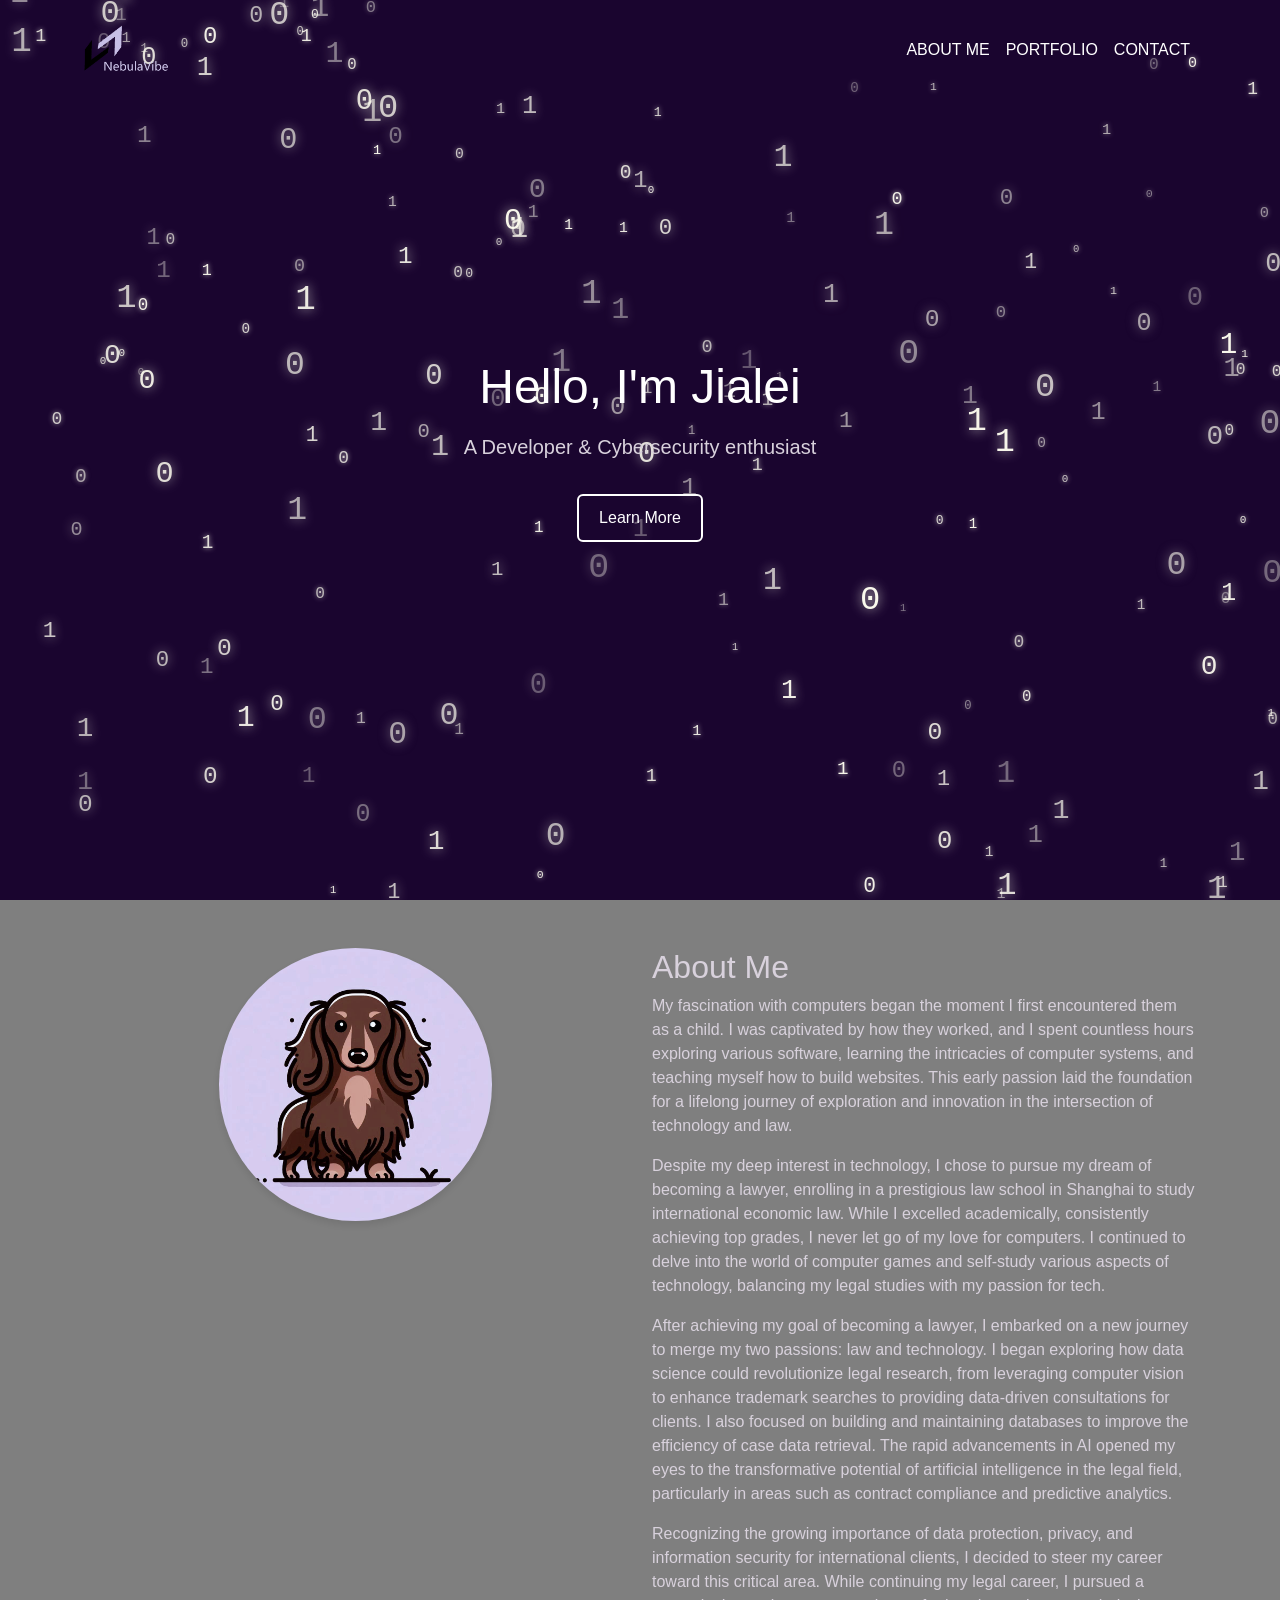
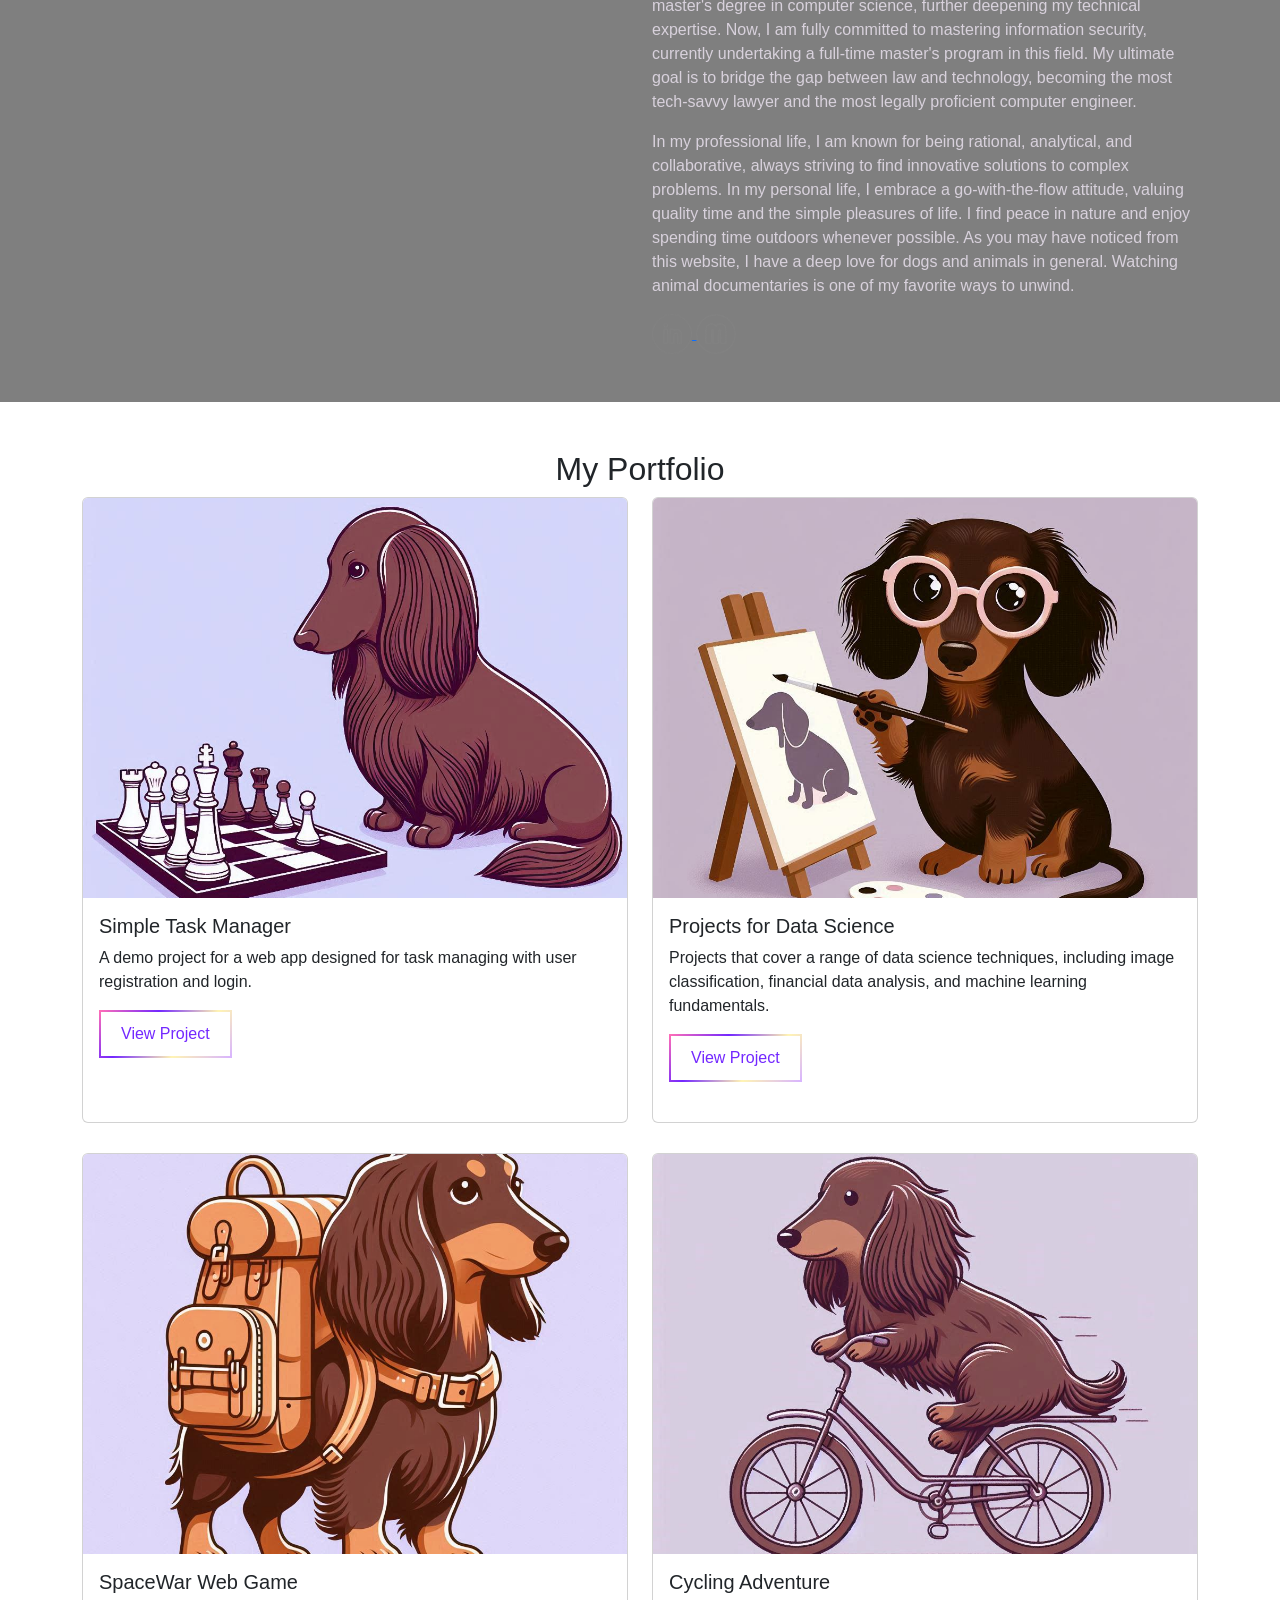
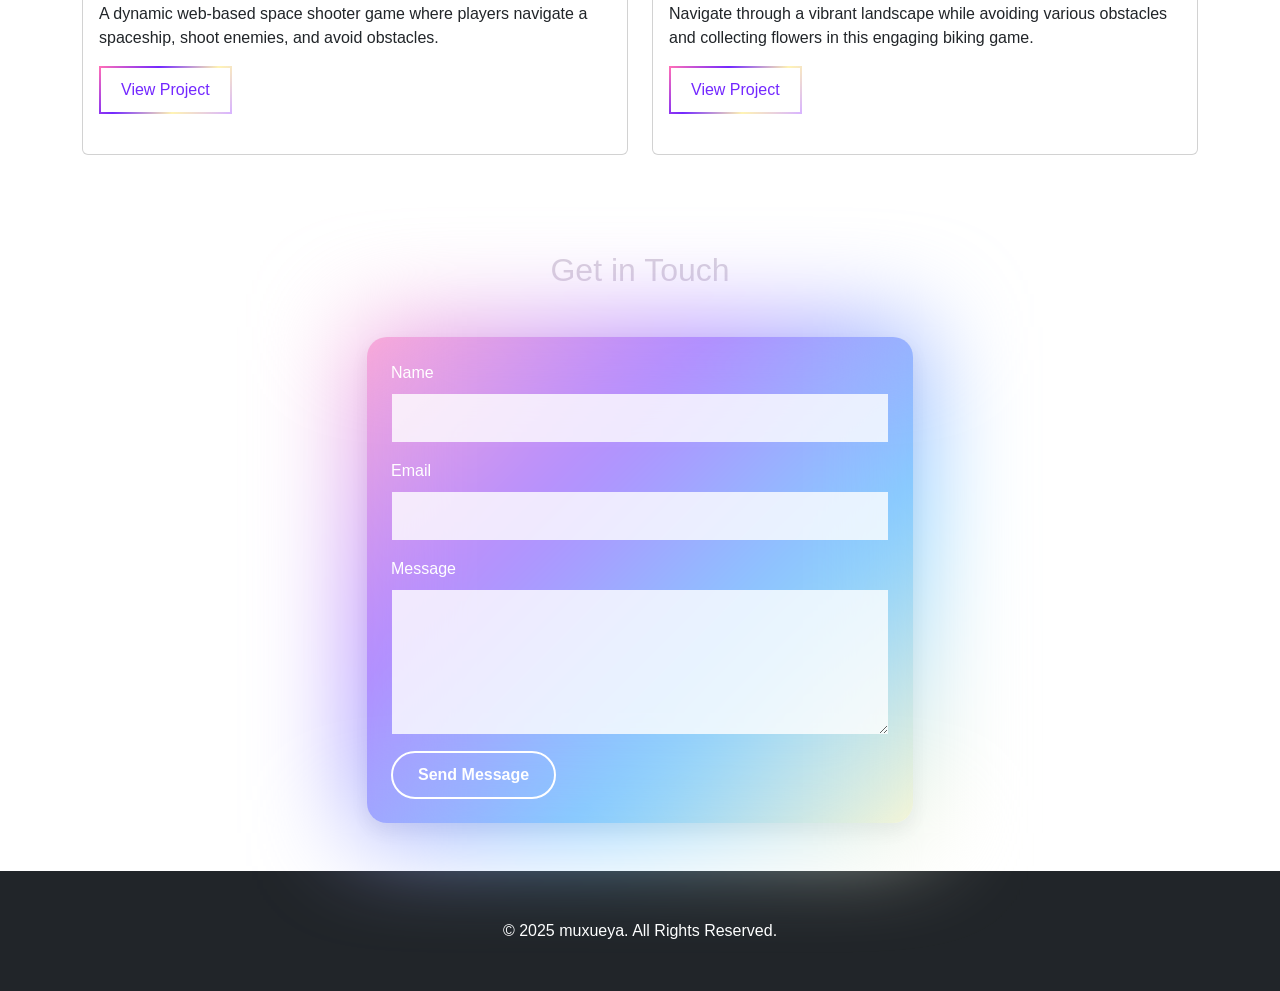
==== index.html @ 32d1bc7a "improved readability" ====
<!DOCTYPE html>
<html lang="en">
<head>
    <meta charset="UTF-8">
    <meta name="viewport" content="width=device-width, initial-scale=1.0">
    <meta name="description" content="A personal website showcasing my portfolio and skills.">
    <title>Jialei's Portfolio | Developer & Cybersecurity Engineer | NebulaVibe</title>
    <link href="https://cdn.jsdelivr.net/npm/bootstrap@5.3.0/dist/css/bootstrap.min.css" rel="stylesheet">
    <link rel="stylesheet" href="css/styles.css">
</head>
<body>

   
    <!-- Navigation Bar -->
    <nav class="navbar navbar-expand-lg navbar-light fixed-top">
        <div class="container">
            <a class="navbar-brand" href="#">
                <img src="NebulaVibelogo.png" alt="NebulaVibe Logo" class="logo">
            </a>
            <button class="navbar-toggler" type="button" data-bs-toggle="collapse" data-bs-target="#navbarNav" aria-controls="navbarNav" aria-expanded="false" aria-label="Toggle navigation">
                <span class="navbar-toggler-icon"></span>
            </button>
            <div class="collapse navbar-collapse" id="navbarNav">
                <ul class="navbar-nav ms-auto">
                    <li class="nav-item">
                        <a class="nav-link" href="#about">About Me</a>
                    </li>
                    <li class="nav-item">
                        <a class="nav-link" href="#portfolio">Portfolio</a>
                    </li>
                    <li class="nav-item">
                        <a class="nav-link" href="#contact">Contact</a>
                    </li>
                </ul>
            </div>
        </div>
    </nav>


    <!-- Hero Section -->
    <header class="hero-section text-center text-white d-flex align-items-center justify-content-center">
        <canvas id="binaryRain"></canvas>
        <div class="container">
            <h1 class="display-4">Hello, I'm Jialei</h1>
            <p class="lead">A Developer & Cybersecurity enthusiast</p>
            <a href="#about" class="btn btn-primary">Learn More</a>
        </div>

    </header>

    <!-- About Me Section -->
    <section id="about" class="about-section py-5">
        <div class="container">
            <div class="row">
                <div class="col-lg-6 text-center">
                    <img src="AboutMe.jpg" alt="Your Image" class="img-fluid about-img rounded-circle mb-4">
                </div>
                <div class="col-lg-6">
                    <h2>About Me</h2>
                    <p>My fascination with computers began the moment I first encountered them as a child. I was captivated by how they worked, and 
                    I spent countless hours exploring various software, learning the intricacies of computer systems, and teaching myself how to 
                    build websites. This early passion laid the foundation for a lifelong journey of exploration and innovation in the 
                    intersection of technology and law.</p>

                    <p>Despite my deep interest in technology, I chose to pursue my dream of becoming a lawyer, enrolling in a prestigious law 
                    school in Shanghai to study international economic law. While I excelled academically, consistently achieving top grades, 
                    I never let go of my love for computers. I continued to delve into the world of computer games and self-study various 
                    aspects of technology, balancing my legal studies with my passion for tech.</p>
                    
                    <p>After achieving my goal of becoming a lawyer, I embarked on a new journey to merge my two passions: law and technology. 
                    I began exploring how data science could revolutionize legal research, from leveraging computer vision to enhance trademark 
                    searches to providing data-driven consultations for clients. I also focused on building and maintaining databases to improve 
                    the efficiency of case data retrieval. The rapid advancements in AI opened my eyes to the transformative potential of 
                    artificial intelligence in the legal field, particularly in areas such as contract compliance and predictive analytics.</p>
                    
                    <p>Recognizing the growing importance of data protection, privacy, and information security for international clients, I 
                    decided to steer my career toward this critical area. While continuing my legal career, I pursued a master's degree in 
                    computer science, further deepening my technical expertise. Now, I am fully committed to mastering information security, 
                    currently undertaking a full-time master's program in this field. My ultimate goal is to bridge the gap between law and 
                    technology, becoming the most tech-savvy lawyer and the most legally proficient computer engineer.</p>
                    
                    <p>In my professional life, I am known for being rational, analytical, and collaborative, always striving to find innovative 
                    solutions to complex problems. In my personal life, I embrace a go-with-the-flow attitude, valuing quality time and the 
                    simple pleasures of life. I find peace in nature and enjoy spending time outdoors whenever possible. As you may have noticed 
                    from this website, I have a deep love for dogs and animals in general. Watching animal documentaries is one of my favorite 
                    ways to unwind.</p>
                    
                    
                    <a href="https://www.linkedin.com/in/jialeiq/" target="_blank" class="linkedin-logo">
                        <img src="linkedin.png" alt="LinkedIn" style="width: 40px; height: 40px;">
                    </a>
                    <a href="https://medium.com/@q.jialei" target="_blank" class="linkedin-logo">
                        <img src="Mediumlogo.png" alt="Medium" style="width: 40px; height: 40px;">
                    </a>
                </div>
            </div>
        </div>
    </section>


    
<!-- Portfolio Section -->
<section id="portfolio" class="portfolio-section py-5">
    <div class="container">
        <h2 class="text-center">My Portfolio</h2>
        <div class="row">
            <div class="col-md-6">
                <div class="card mb-4">
                    <div class="card-img-frame">
                        <img src="P1.jpg" class="card-img-top" alt="Project 1">
                    </div>
                    <div class="card-body">
                        <h5 class="card-title">Simple Task Manager</h5>
                        <p class="card-text">A demo project for a web app designed for task managing with user registration and login.</p>
                        <a href="https://github.com/muxueya/SimpleTaskManagerDemo" target="_blank" class="btn btn-primary">View Project</a>
                    </div>
                </div>
            </div>
            <div class="col-md-6">
                <div class="card mb-4">
                    <div class="card-img-frame">
                        <img src="P2.jpg" class="card-img-top" alt="Project 2">
                    </div>
                    <div class="card-body">
                        <h5 class="card-title">Projects for Data Science</h5>
                        <p class="card-text">Projects that cover a range of data science techniques, including image classification, financial data analysis, and machine learning fundamentals.</p>
                        <a href="https://github.com/muxueya/pythonforDS.git" target="_blank" class="btn btn-primary">View Project</a>
                    </div>
                </div>
            </div>
            <div class="col-md-6">
                <div class="card mb-4">
                    <div class="card-img-frame">
                        <img src="P3.jpg" class="card-img-top" alt="Project 3">
                    </div>
                    <div class="card-body">
                        <h5 class="card-title">SpaceWar Web Game</h5>
                        <p class="card-text">A dynamic web-based space shooter game where players navigate a spaceship, shoot enemies, and avoid obstacles.</p>
                        <a href="https://muxueya.github.io/spacewar_web/" target="_blank" class="btn btn-primary">View Project</a>
                    </div>
                </div>
            </div>
            <div class="col-md-6">
                <div class="card mb-4">
                    <div class="card-img-frame">
                        <img src="P4.jpg" class="card-img-top" alt="Biker's Challenge">
                    </div>
                    <div class="card-body">
                        <h5 class="card-title">Cycling Adventure</h5>
                        <p class="card-text">Navigate through a vibrant landscape while avoiding various obstacles and collecting flowers in this engaging biking game.</p>
                        <a href="https://muxueya.github.io/EasyBikeWeb/" target="_blank" class="btn btn-primary">View Project</a>
                    </div>
                </div>
            </div>
        </div>
    </div>
</section>


    <!-- Contact Section -->
    <!-- <section id="contact" class="contact-section py-5">
        <div class="container">
            <h2 class="text-center">Get in Touch</h2>
            <div class="row">
                <div class="col-lg-8 mx-auto">
                    <form action="https://formspree.io/f/mwperjao"
                        method="POST"
                        >
                        <div class="mb-3">
                            <label for="name" class="form-label">Your name:</label>
                            <input type="text" class="form-control" id="name" name="name" required>
                        </div>
                        <div class="mb-3">
                            <label for="email" class="form-label">Your email:</label>
                            <input type="email" class="form-control" id="email" name="email" required>
                        </div>
                        <div class="mb-3">
                            <label for="message" class="form-label">Message</label>
                            <textarea class="form-control" id="message" name="message" rows="5" required></textarea>
                        </div>
                        <button type="submit" class="btn btn-primary">Send Message</button>
                        </form>
                </div>
            </div>
        </div>
    </section> -->

    <section id="contact" class="contact-section py-5">
        <div class="container">
            <h2 class="text-center mb-5">Get in Touch</h2>
            <div class="row justify-content-center">
                <div class="col-lg-6">
                    <div class="contact-card p-4">
                        <form action="https://formspree.io/f/mwperjao"
                        method="POST">
                            <div class="mb-3">
                                <label for="name" class="form-label">Name</label>
                                <input type="text" class="form-control contact-input" id="name"  name="name" required>
                            </div>
                            <div class="mb-3">
                                <label for="email" class="form-label">Email</label>
                                <input type="email" class="form-control contact-input" id="email"  name="email" required>
                            </div>
                            <div class="mb-3">
                                <label for="message" class="form-label">Message</label>
                                <textarea class="form-control contact-input" id="message"  name="message" rows="5" required></textarea>
                            </div>
                            <button type="submit" class="btn contact-btn">Send Message</button>
                        </form>
                    </div>
                </div>
            </div>
        </div>
    </section>

    <!-- Footer -->
    <footer class="text-center py-5 bg-dark text-white">
        <div class="container">
            <p>&copy; 2025 muxueya. All Rights Reserved.</p>
        </div>
    </footer>

    <script src="https://cdn.jsdelivr.net/npm/bootstrap@5.3.0/dist/js/bootstrap.bundle.min.js"></script>
    <script src="js/binaryRain.js"></script>
</body>
</html>
---- css/styles.css ----
/* Custom Styles */

/* General Styles */
body {
    font-family: 'Arial', sans-serif;
}

/* Logo Style */
.navbar-brand .logo {
    height: 50px; /* Adjust size as needed */
}

/* Transparent Background for Navbar */
.navbar {
    background-color: transparent; /* Transparent background */
    box-shadow: none; /* Remove any box shadow */
    padding: 20px 0;
    position: fixed;
    width: 100%;
    z-index: 1000; /* Make sure it's always on top */
    transition: background-color 0.6s ease-in-out; /* Smooth transition when scrolling */
}

.navbar.hidden {
    top: -100px; /* Move the navbar off-screen */
}

.navbar.visible {
    top: 0; /* Move it back to its original position */
}

/* Change background on scroll (optional) */
.navbar.scrolled {
    background-color: rgba(119, 119, 119, 0.5); /* Optional: Add background when scrolled */
}

/* Navbar link styling */
.nav-link {
    color: white; /* Default text color to white */
    position: relative;
    padding: 10px 15px;
    text-transform: uppercase;
    font-weight: 500;
    transition: color 0.3s ease; /* Smooth transition for text color change */
}

/* Remove any default underline */
.nav-link::after {
    content: '';
    position: absolute;
    bottom: 0;
    left: 0;
    width: 0;
    height: 3px;
    background-color: transparent; /* Initially no underline */
    transition: width 0.3s ease, background-color 0.3s ease, box-shadow 0.3s ease; /* Add transitions */
}

/* Hover state: Glow effect for underline and text color change */
.nav-link:hover {
    color: #7328ff; /* Change text color on hover */
}

.nav-link:hover::after {
    width: 100%; /* Full width underline */
    background-color: white; /* White underline */
    box-shadow: 0 0 40px rgba(255, 255, 255, 1), 0 0 60px rgba(255, 255, 255, 0.8); /* Stronger glow effect */
}

/* Active state should behave similarly */
.nav-link.active::after {
    width: 100%;
    background-color: white;
    box-shadow: 0 0 40px rgba(255, 255, 255, 1), 0 0 60px rgba(255, 255, 255, 0.8); /* Stronger glow effect */
}

Optional: Change text color on hover
.nav-link:hover {
    color: #7328ff; /* Keep the text white */
}
#binaryRain {
    position: fixed;
    top: 0;
    left: 0;
    width: 100%;
    height: 100%;
    z-index: -1;
    /* background layer behind content but above gradient */
}

#starfield {
    position: absolute;
    top: 0;
    left: 0;
    width: 100%;
    height: 100%;
    pointer-events: none; /* Allow clicks to go through */
    overflow: hidden;
    z-index: 1; /* Ensure it's above other content */
}

/* Hero Section */
.hero-section {
    height: 100vh;
    /* background: linear-gradient(135deg, #ff6eb7, #7328ff, #fff4b4, #d8b4ff); Vibrant gradient */
    color: rgb(216, 209, 220);
    display: flex;
    align-items: center;
    justify-content: center;
    position: relative; /* Added for positioning stars */
    overflow: hidden; /* To ensure stars don't overflow outside */
}

.star {
    position: absolute;
    background-color: white;
    border-radius: 50%;
    opacity: 0;
    animation: twinkle 1.5s infinite;
}

/* Star Styles */
@keyframes twinkle {
    0%, 100% { opacity: 0.3; }
    50% { opacity: 1; }
}



.hero-section .container {
    max-width: 700px;
}

.hero-section h1 {
    font-size: 3rem;
    margin-bottom: 1rem;
}

.hero-section p {
    font-size: 1.25rem;
    color: rgb(216, 209, 220);
    margin-bottom: 2rem;
}

/* Transparent Button with White Frame (Hero Section) */
.hero-section .btn-primary {
    background-color: transparent;
    border: 2px solid white;
    color: white;
    padding: 10px 20px;
    font-size: 1rem;
    transition: background-color 0.3s ease, color 0.3s ease;
}

.hero-section .btn-primary:hover {
    background-color: white;
    color: rgba(26, 5, 47, 1); /* Radiant pink text on hover */
}

/* Button when clicked (override blue outline) */
.hero-section .btn-primary.clicked,
.hero-section .btn-primary:focus,
.hero-section .btn-primary:active {
    border-color: #7328ff !important; /* Ensure the border turns purplish-pink */
    color: #7328ff !important; /* Ensure text also turns purplish-pink */
    outline: none; /* Remove the default focus outline */
    box-shadow: none; /* Remove focus box-shadow (browser default) */
}

.card-img-frame {
    overflow: hidden; /* Hide overflow */
    position: relative; /* Position context for absolute children */
}

.card-img-top {
    transition: transform 0.3s ease; /* Smooth transition for zoom effect */
}

.card-img-top:hover {
    transform: scale(1.2); /* Zoom in by 20% */
}

.linkedin-logo img {
    transition: transform 0.3s ease, filter 0.3s ease;
}

.linkedin-logo:hover img {
    transform: scale(1.1); /* Slightly enlarge the logo */
    filter: drop-shadow(0 0 1px #7328ff) /* Adjust blur radius for a stronger glow */
            drop-shadow(0 0 5px #d8b4ff); /* Adjust for a larger outer glow */
}
/* Other Buttons with Transparent Background and Radiant Gradient Frame */
.portfolio-section .btn-primary,
.contact-section .btn-primary {
    background-color: transparent;
    border: 2px solid;
    border-image-slice: 1;
    border-width: 2px;
    border-image-source: linear-gradient(135deg, #ff6eb7, #7328ff, #fff4b4, #d8b4ff); /* Radiant gradient border */
    color: #7328ff; /* Default to radiant pink */
    padding: 10px 20px;
    font-size: 1rem;
    transition: background-color 0.3s ease, color 0.3s ease;
}

.portfolio-section .btn-primary:hover,
.contact-section .btn-primary:hover {
    background-color: #d8b4ff; /* Radiant pink background on hover */
    color: white;
}


/* About Section */
.about-section {
    color: rgb(216, 209, 220);
    background: rgba(0, 0, 0, 0.5);
}



.about-section .about-img {
    width: 50%; /* Ensure the image takes up the full width of its container */
    max-width: 100%; /* Prevent the image from exceeding the container's width */
    height: auto; /* Maintain aspect ratio */
    border-radius: 15px; /* Optional: Add rounded corners for a softer look */
    box-shadow: 0 4px 8px rgba(0, 0, 0, 0.1); /* Optional: Add a subtle shadow for depth */
}


/* Portfolio Section */
.portfolio-section {
    min-height: 70vh; /* The section will be at least 70% of the viewport height */
    padding: 50px 50px;
}

.portfolio-section .row {
    row-gap: 30px;
    /* adds vertical spacing between rows */
}
.portfolio-section .card {
    height: 100%; /* Make all cards the same height */
}


.portfolio-section .card img {
    height: 400px;
    object-fit: cover;
}


/* Contact Section */

.contact-section {
    padding: 100px 50px;
}

#contact h2 {
    color: rgb(216, 209, 220);
}

.contact-section .form-control {
    border-radius: 0;
}

.contact-card {
    background: linear-gradient(135deg, #ffadd6, #b48bff, #84ceffff, #fff9d4);
    border-radius: 20px;
    box-shadow: 0 8px 20px rgba(0, 0, 0, 0.1);
    padding: 100px;
    color: white;
    position: relative;
    z-index: 1;
}

.contact-card:before {
    content: '';
    position: absolute;
    top: 0;
    left: 0;
    right: 0;
    bottom: 0;
    background: inherit;
    z-index: -1;
    filter: blur(50px);
    margin: -10px;
}

.contact-input {
    background-color: rgba(255, 255, 255, 0.8);
    border: 1px solid transparent;
    border-radius: 10px;
    padding: 12px 15px;
    margin-bottom: 15px;
    transition: border-color 0.3s ease;
    font-size: 16px;
}

.contact-input:focus {
    border-color: #7328ff;
    outline: none;
    box-shadow: 0 0 0 0.2rem rgba(157, 0, 255, 0.31);
}

.contact-btn {
    background-color: transparent;
    border: 2px solid white;
    color: white;
    border-radius: 50px;
    padding: 10px 25px;
    font-size: 16px;
    font-weight: bold;
    transition: background-color 0.3s ease, color 0.3s ease, border-color 0.3s ease;
}

.contact-btn:hover {
    background-color: white;
    color: #7328ff;
    border-color: #7328ff;
}


/* Footer */
footer {
    background-color: #343a40;
    color: #fff;
}

footer p {
    margin: 0 50px;
}
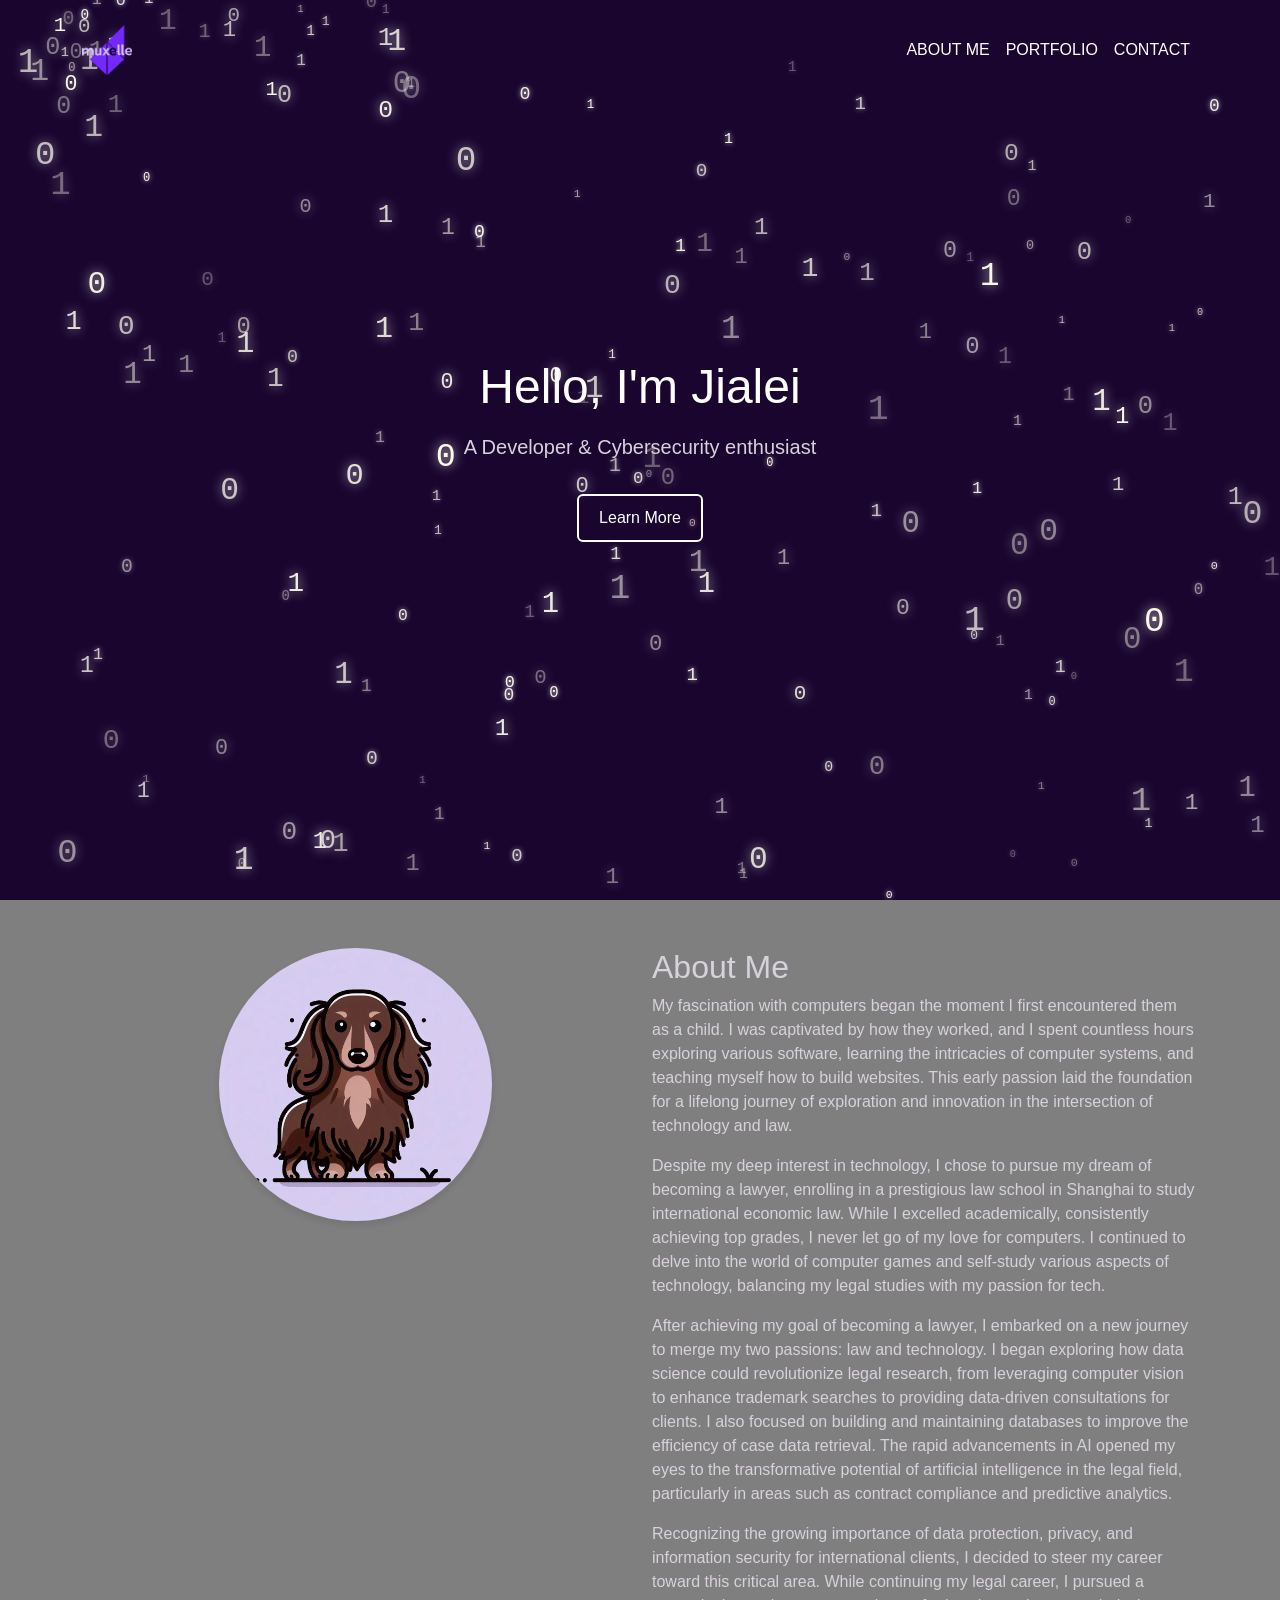
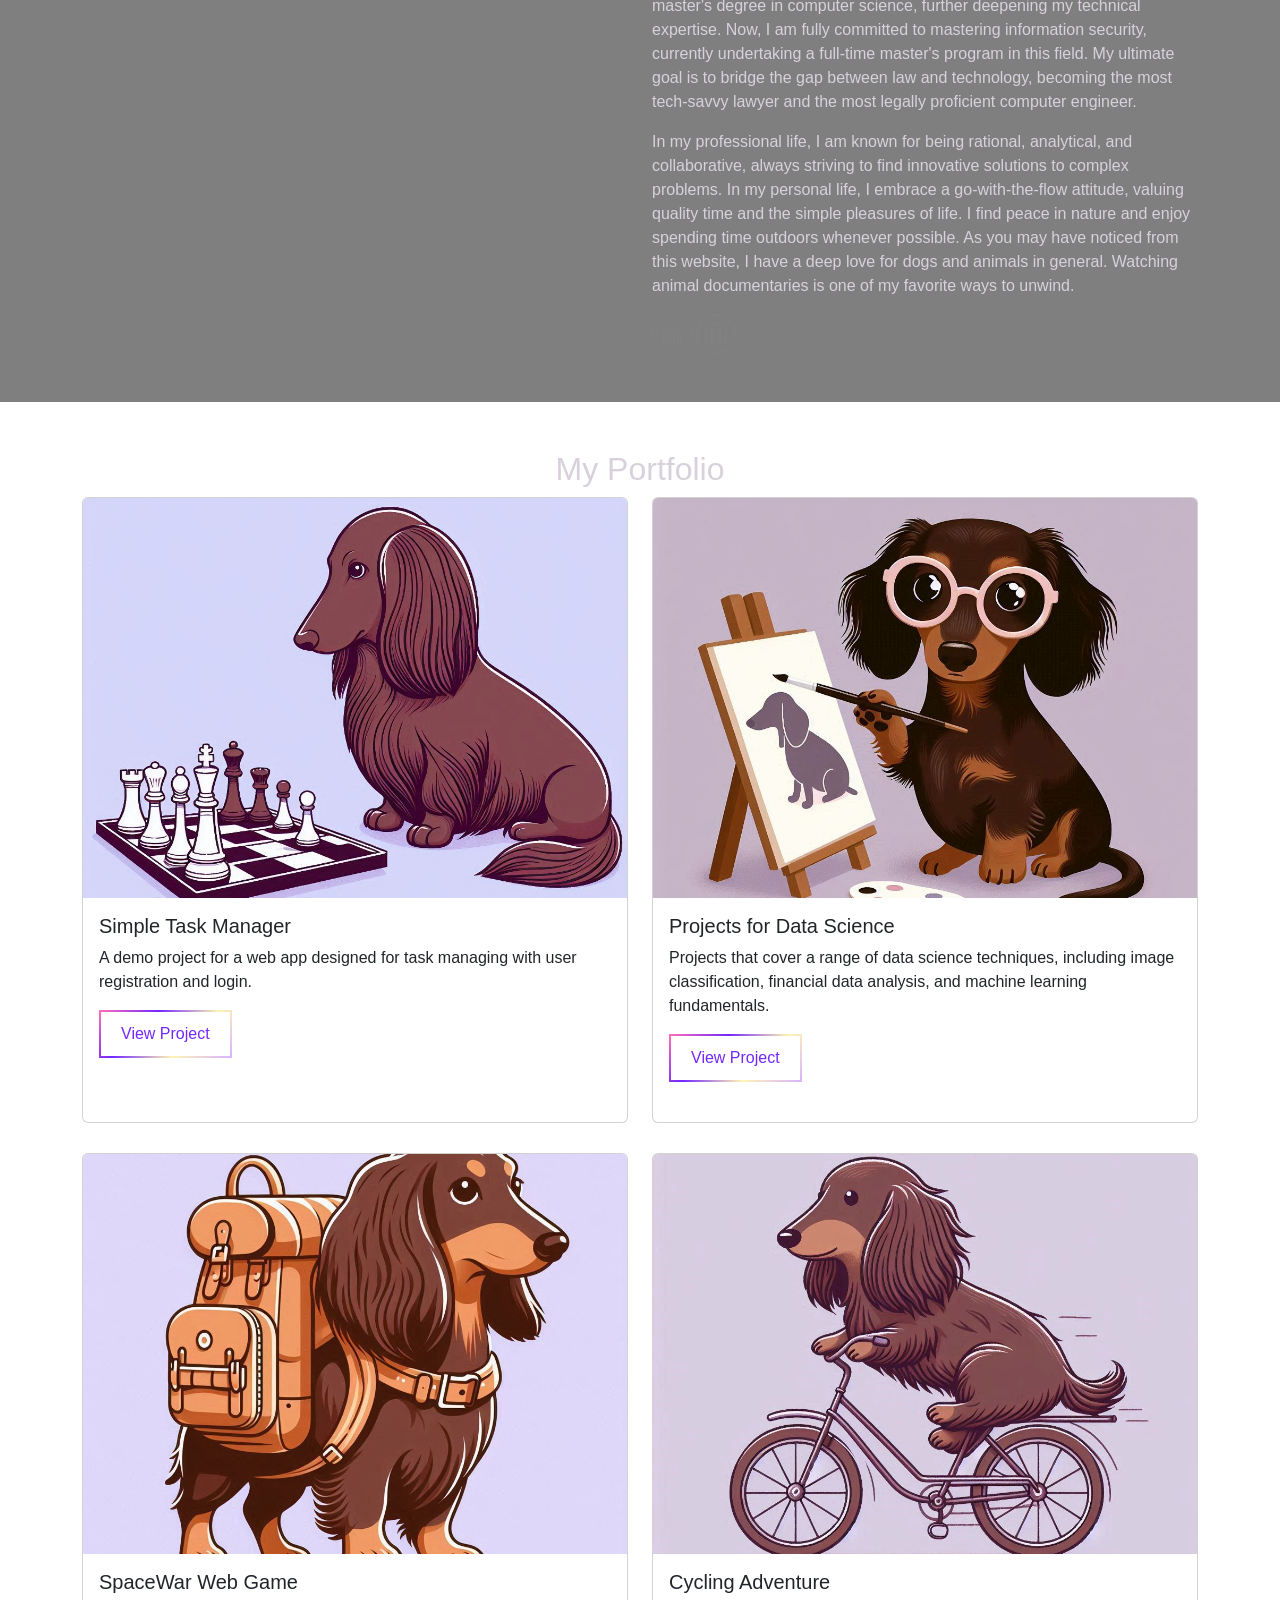
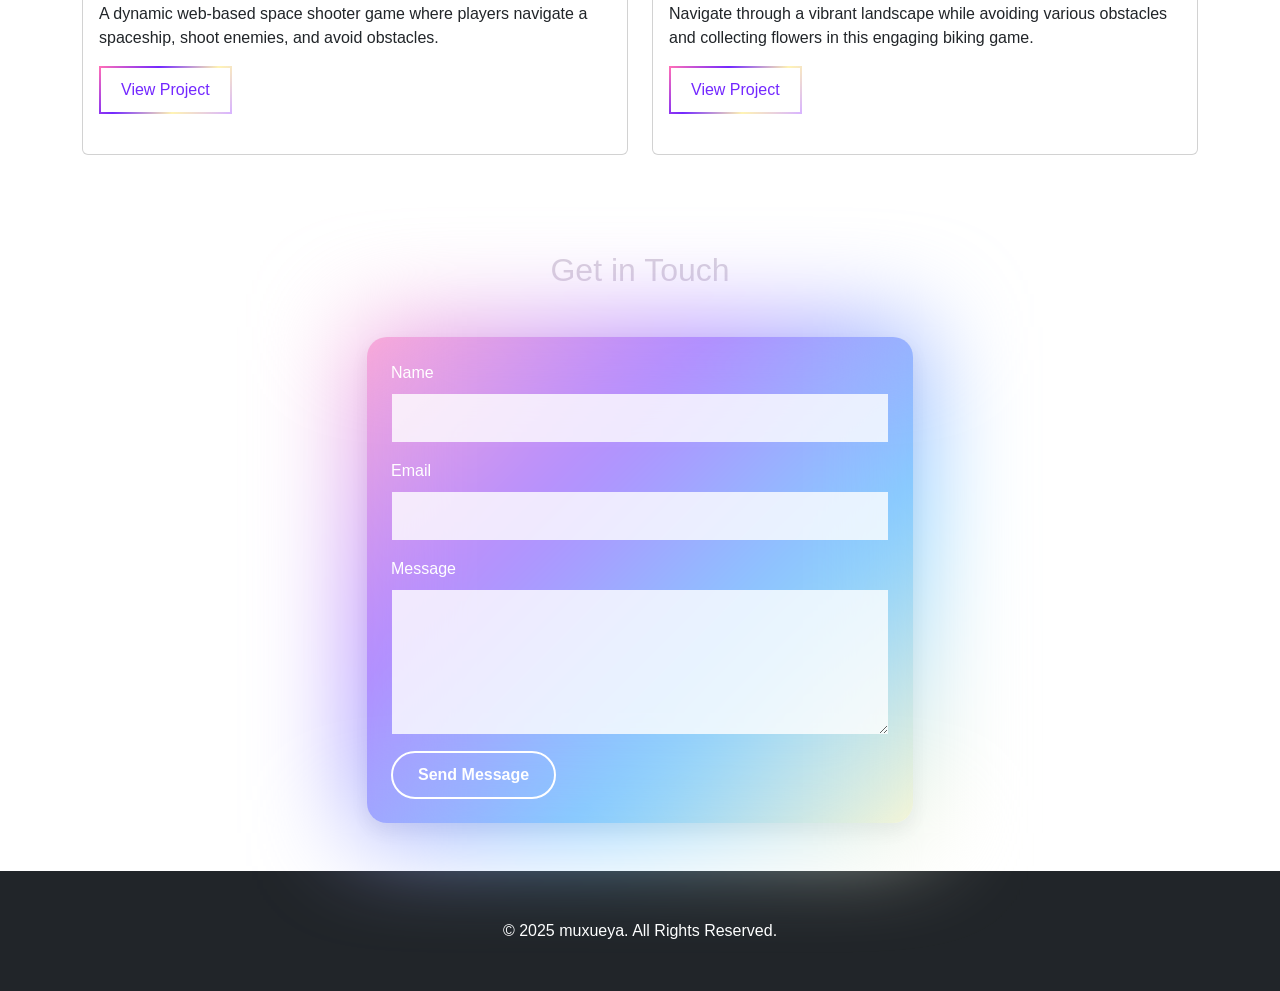
==== commit 15428d1f: "update logo" ====
--- a/index.html
+++ b/index.html
@@ -15,7 +15,7 @@
     <nav class="navbar navbar-expand-lg navbar-light fixed-top">
         <div class="container">
             <a class="navbar-brand" href="#">
-                <img src="NebulaVibelogo.png" alt="NebulaVibe Logo" class="logo">
+                <img src="muxelle_01.png" alt="NebulaVibe Logo" class="logo">
             </a>
             <button class="navbar-toggler" type="button" data-bs-toggle="collapse" data-bs-target="#navbarNav" aria-controls="navbarNav" aria-expanded="false" aria-label="Toggle navigation">
                 <span class="navbar-toggler-icon"></span>
--- a/css/styles.css
+++ b/css/styles.css
@@ -178,6 +178,11 @@
 
 .card-img-top:hover {
     transform: scale(1.2); /* Zoom in by 20% */
+}
+
+a.linkedin-logo {
+    text-decoration: none;
+    /* remove underline */
 }
 
 .linkedin-logo img {
@@ -214,8 +219,17 @@
 .about-section {
     color: rgb(216, 209, 220);
     background: rgba(0, 0, 0, 0.5);
-}
-
+    backdrop-filter: blur(8px);
+    /* <-- frosted glass blur */
+    -webkit-backdrop-filter: blur(8px);
+    /* Safari support */
+    padding: 20px;
+    /* give breathing room */
+    position: relative;
+    /* create stacking context */
+    z-index: 1;
+    /* make sure it stays above the canvas */
+}
 
 
 .about-section .about-img {
@@ -231,6 +245,10 @@
 .portfolio-section {
     min-height: 70vh; /* The section will be at least 70% of the viewport height */
     padding: 50px 50px;
+}
+
+#portfolio h2 {
+    color: rgb(216, 209, 220);
 }
 
 .portfolio-section .row {
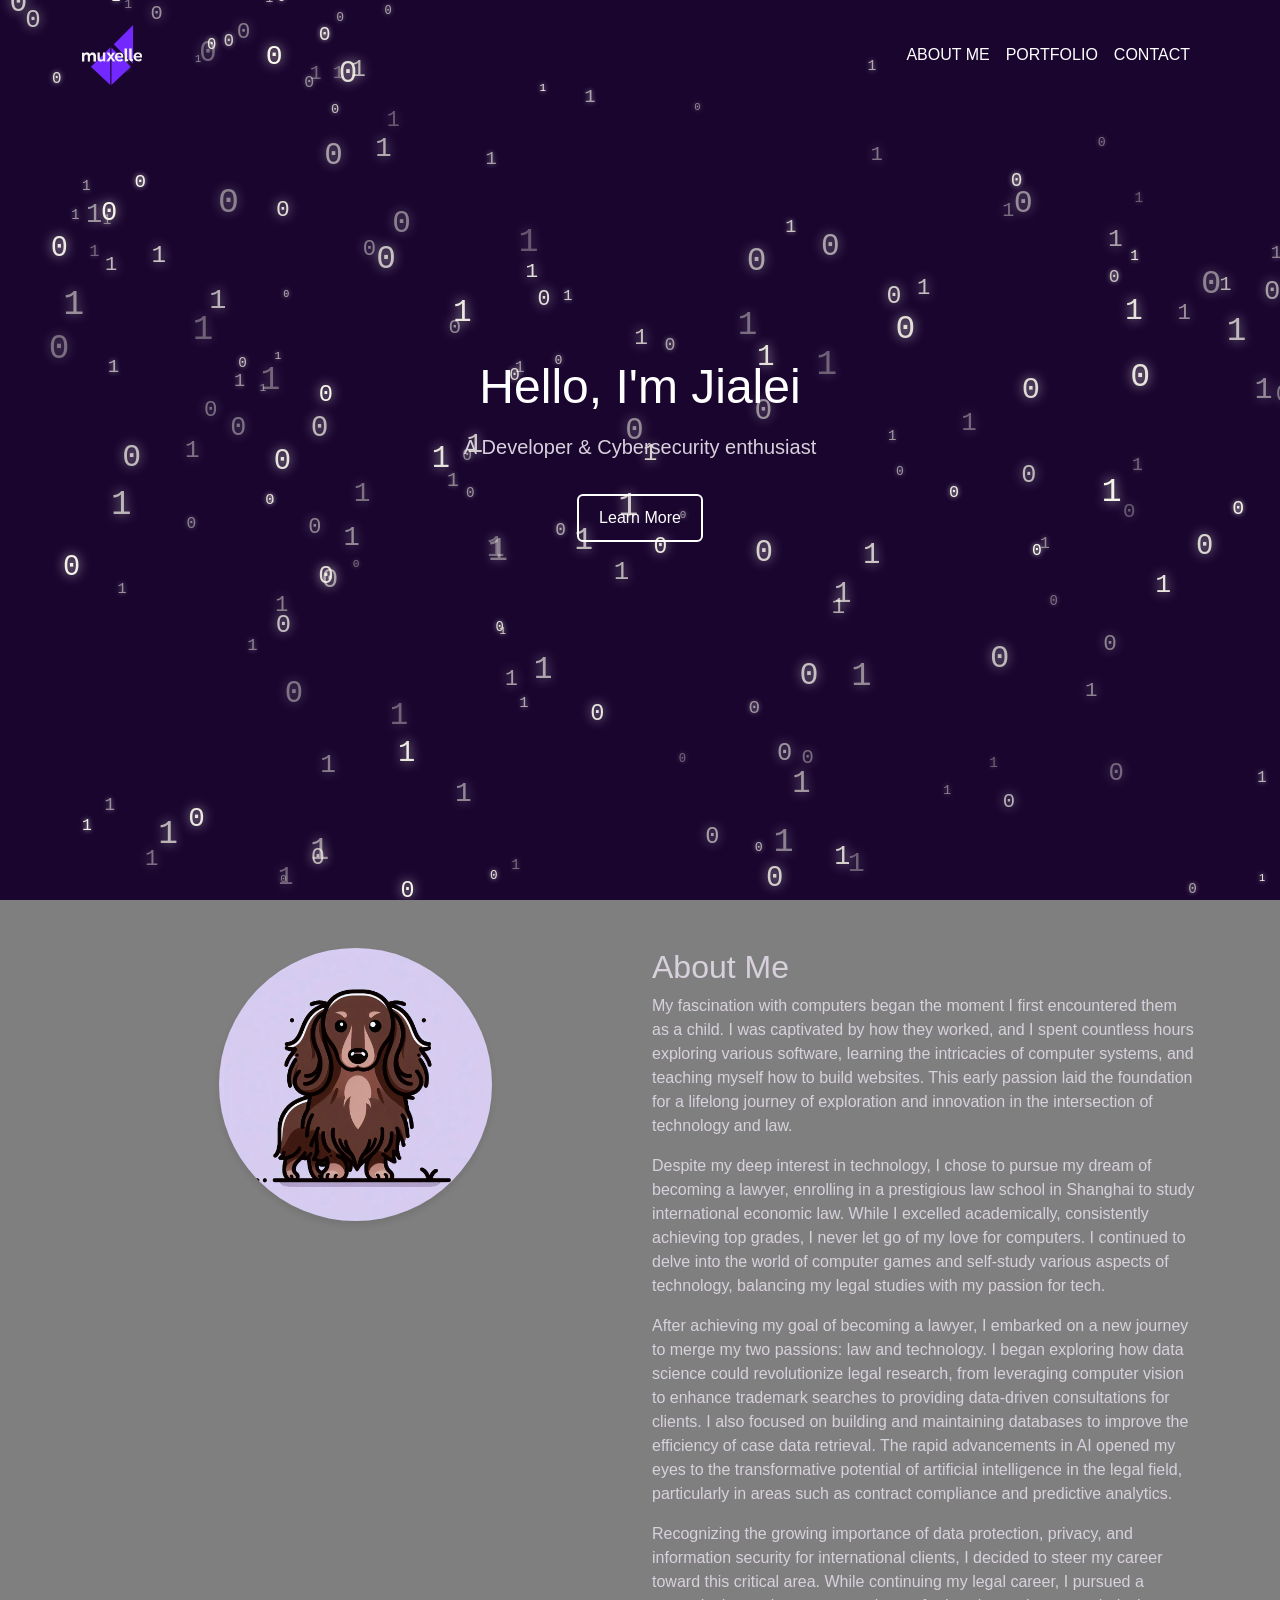
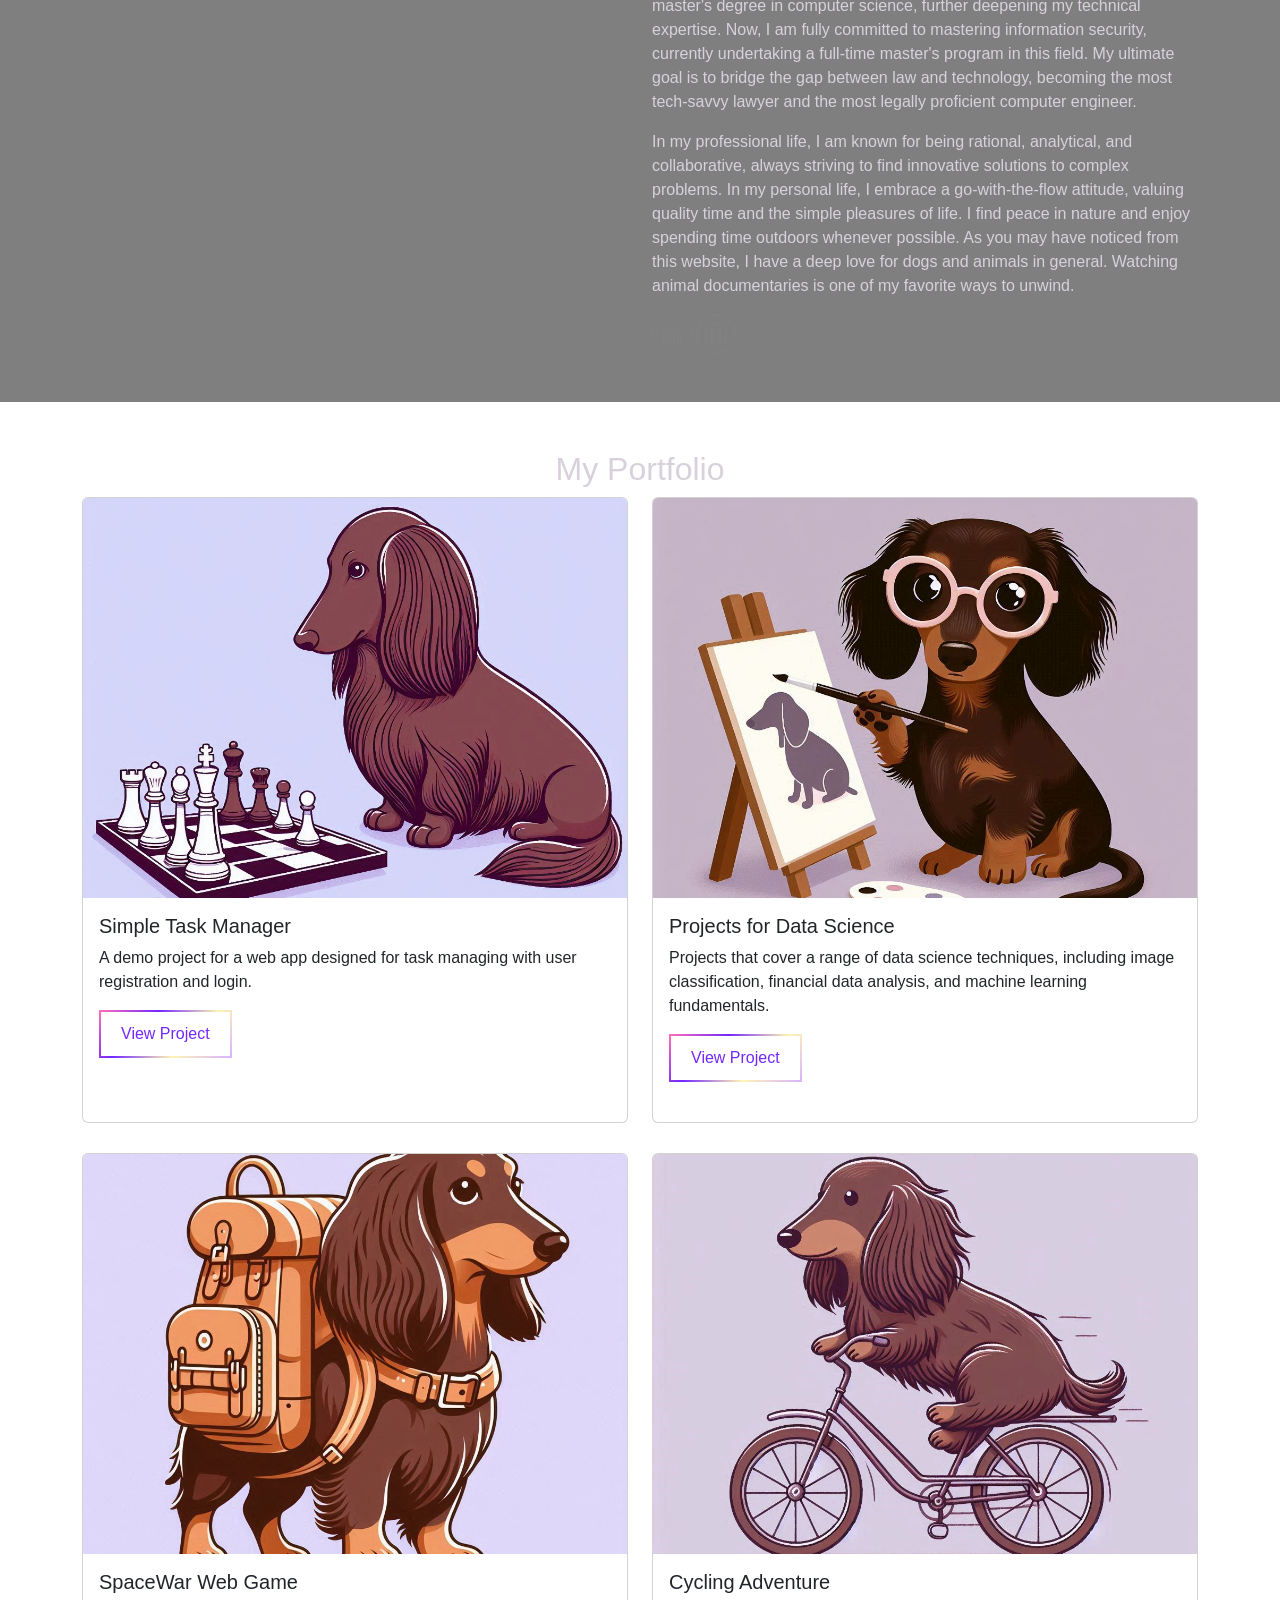
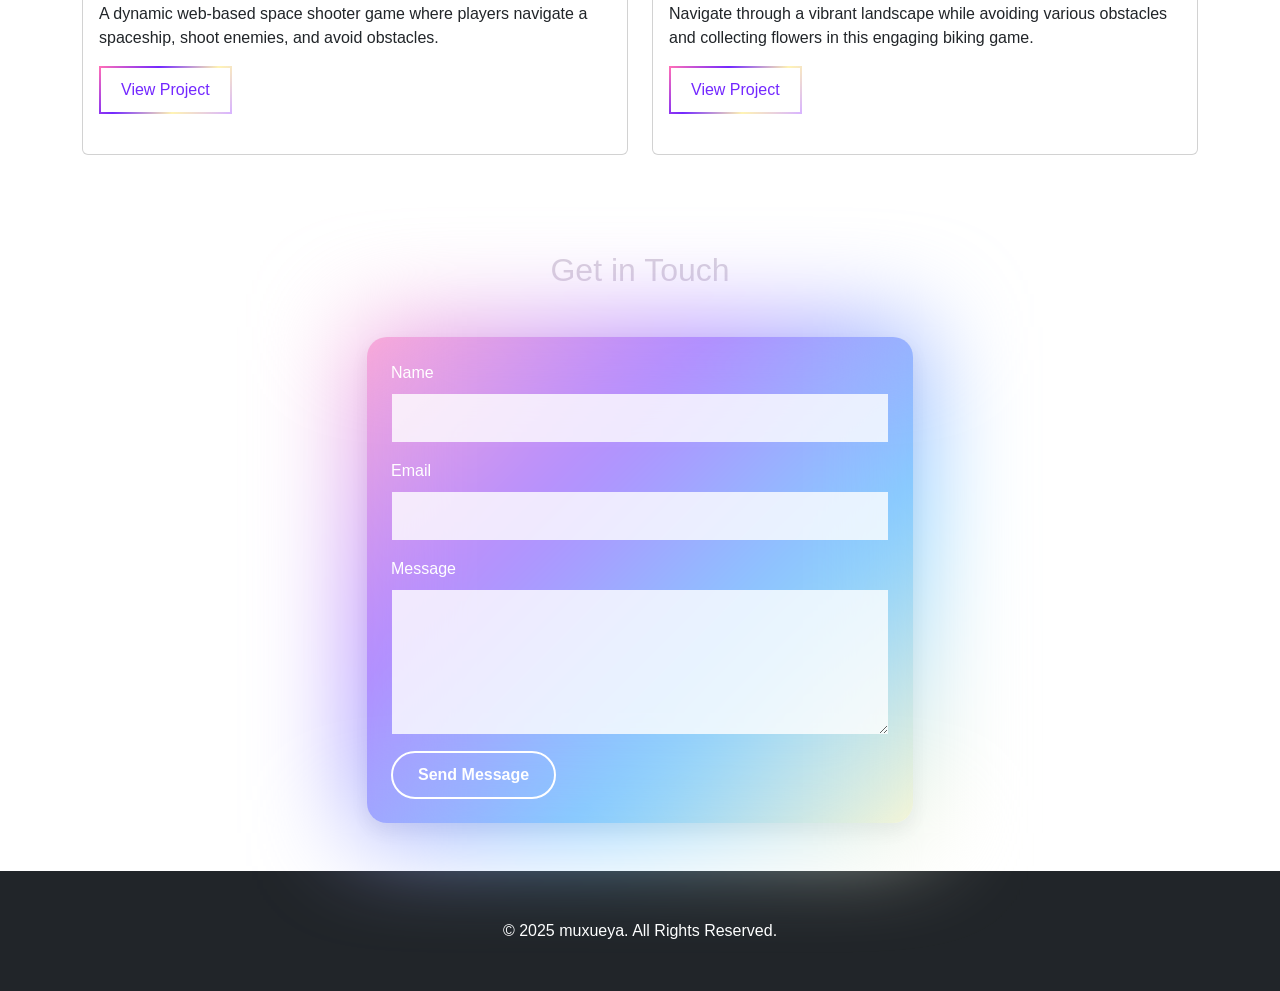
==== commit 1db11c95: "update logo" ====
--- a/index.html
+++ b/index.html
@@ -15,7 +15,7 @@
     <nav class="navbar navbar-expand-lg navbar-light fixed-top">
         <div class="container">
             <a class="navbar-brand" href="#">
-                <img src="muxelle_01.png" alt="NebulaVibe Logo" class="logo">
+                <img src="muxelle_03.png" alt="NebulaVibe Logo" class="logo">
             </a>
             <button class="navbar-toggler" type="button" data-bs-toggle="collapse" data-bs-target="#navbarNav" aria-controls="navbarNav" aria-expanded="false" aria-label="Toggle navigation">
                 <span class="navbar-toggler-icon"></span>
--- a/css/styles.css
+++ b/css/styles.css
@@ -7,7 +7,7 @@
 
 /* Logo Style */
 .navbar-brand .logo {
-    height: 50px; /* Adjust size as needed */
+    height: 60px; /* Adjust size as needed */
 }
 
 /* Transparent Background for Navbar */
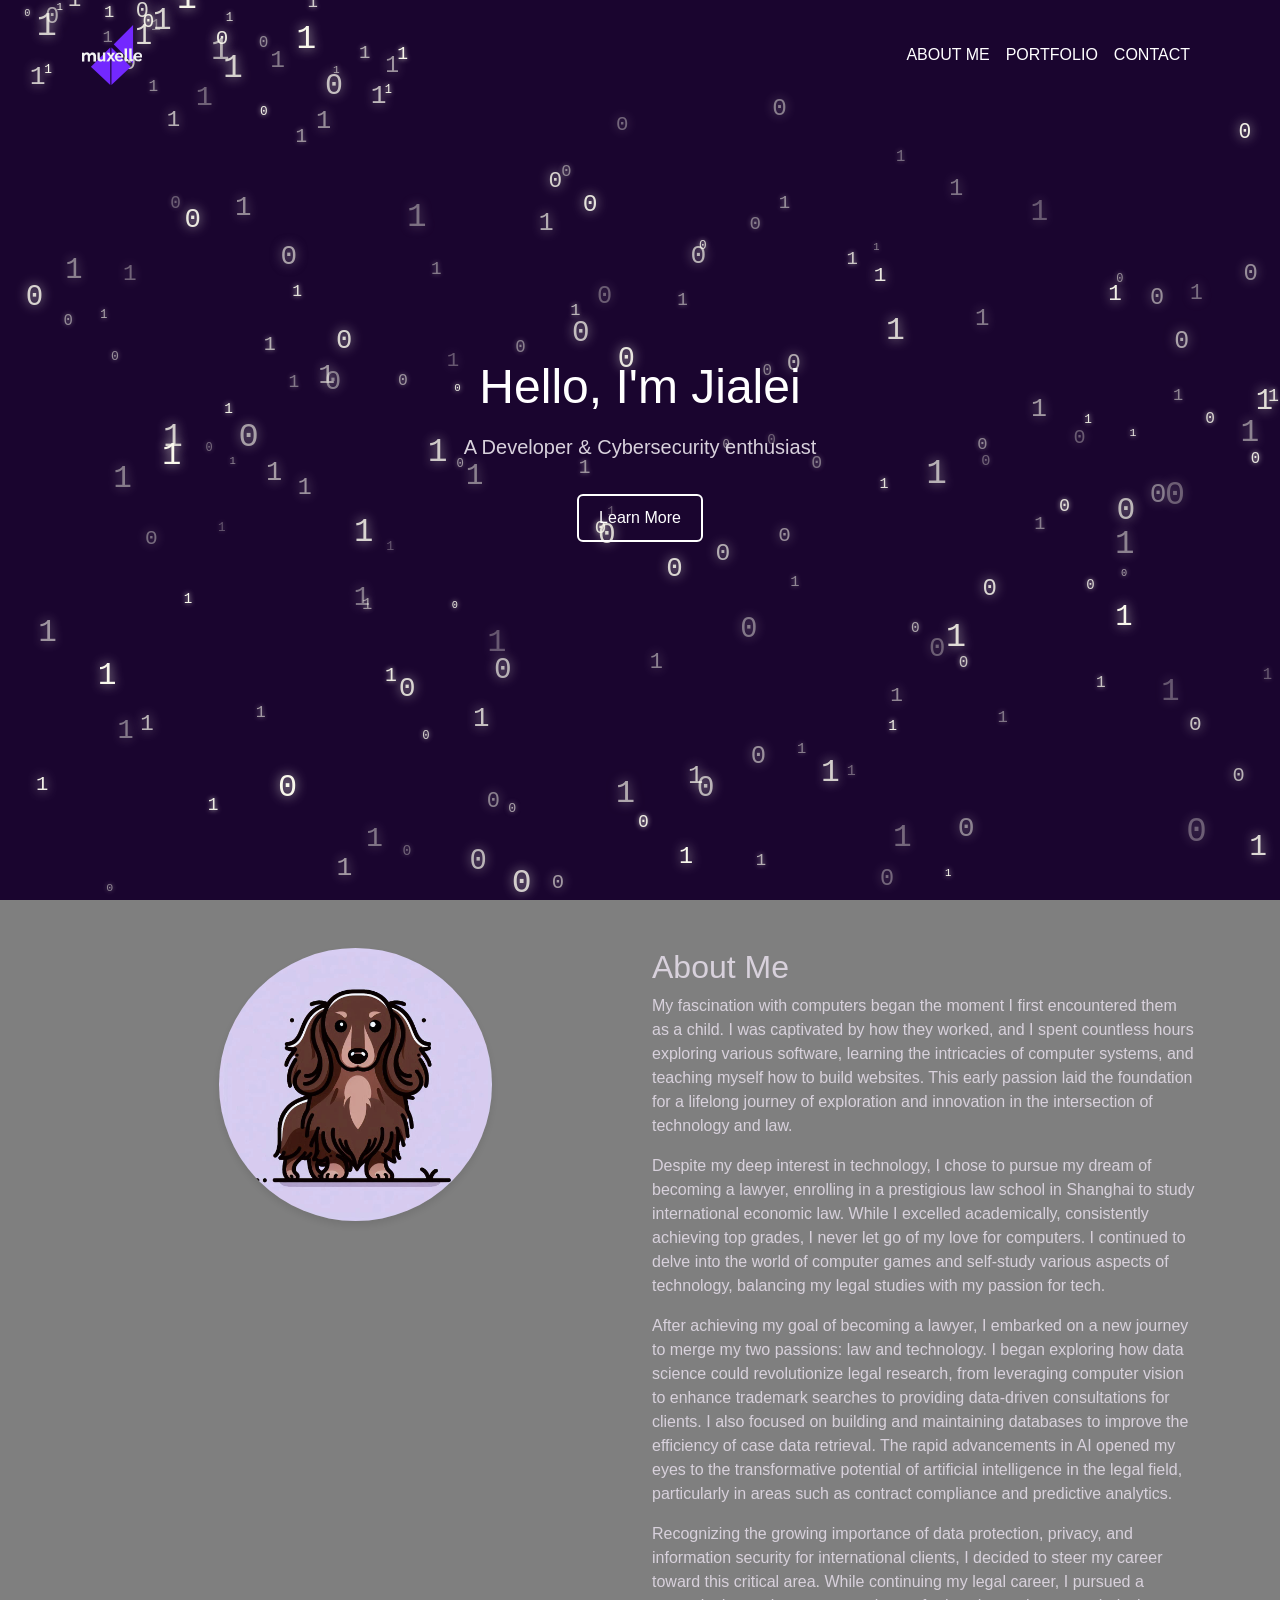
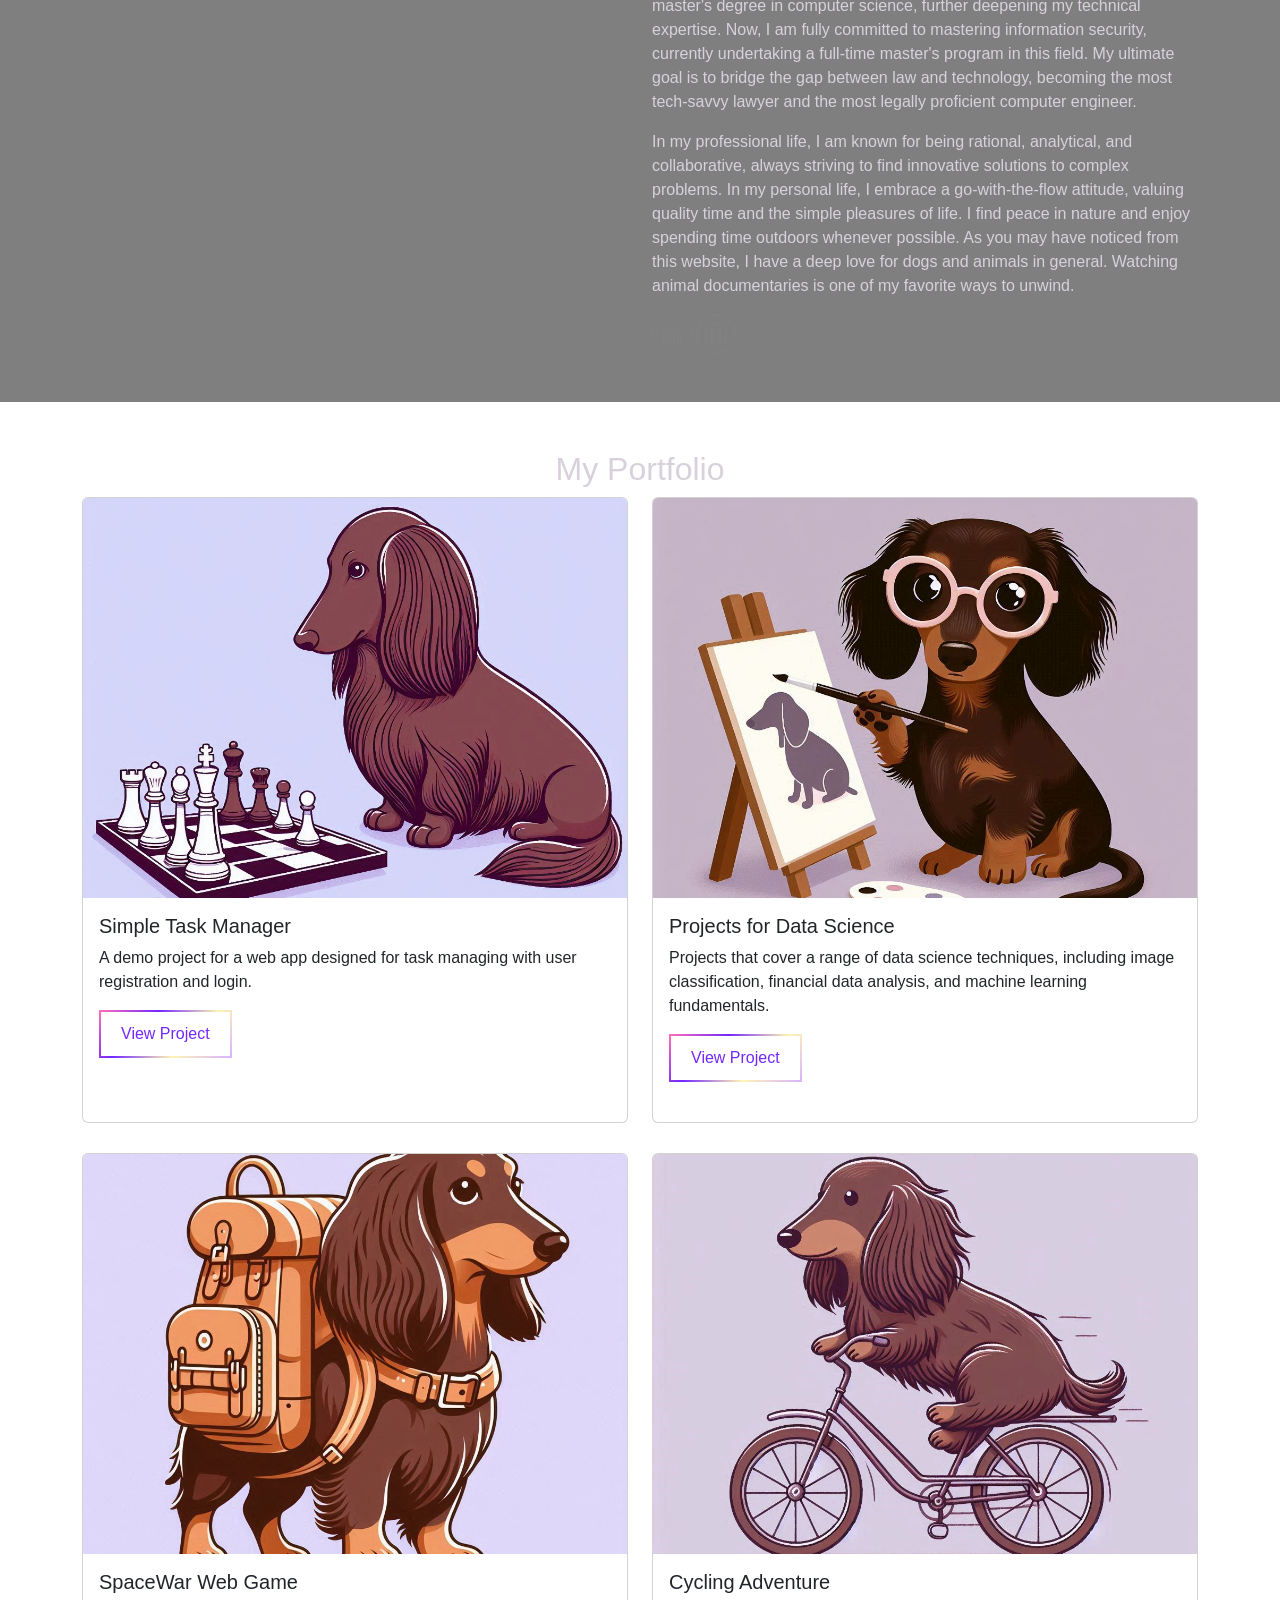
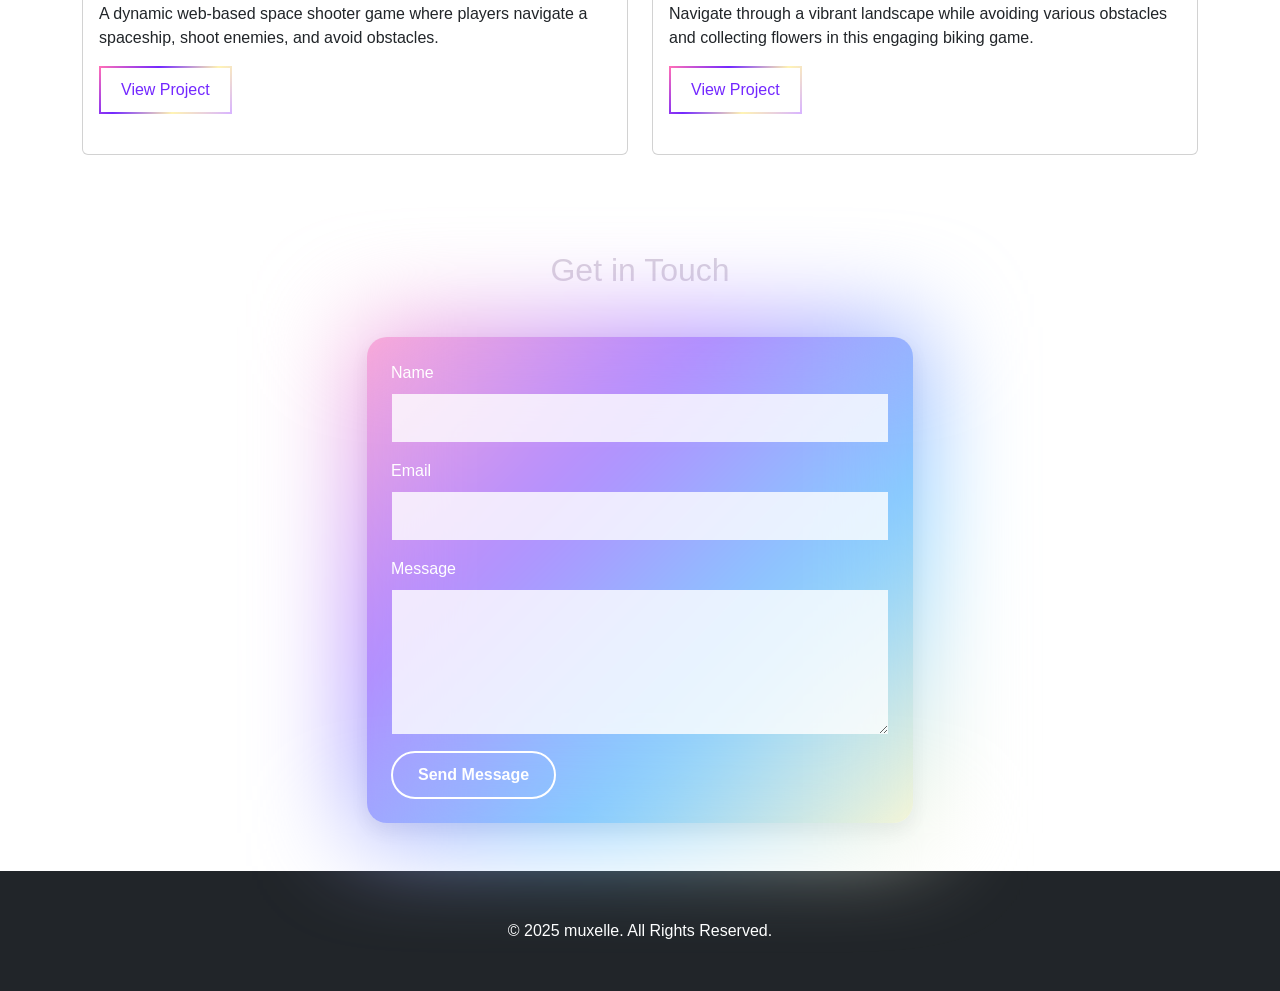
==== commit a5e07919: "update copyright signature" ====
--- a/index.html
+++ b/index.html
@@ -216,7 +216,7 @@
     <!-- Footer -->
     <footer class="text-center py-5 bg-dark text-white">
         <div class="container">
-            <p>&copy; 2025 muxueya. All Rights Reserved.</p>
+            <p>&copy; 2025 muxelle. All Rights Reserved.</p>
         </div>
     </footer>
 
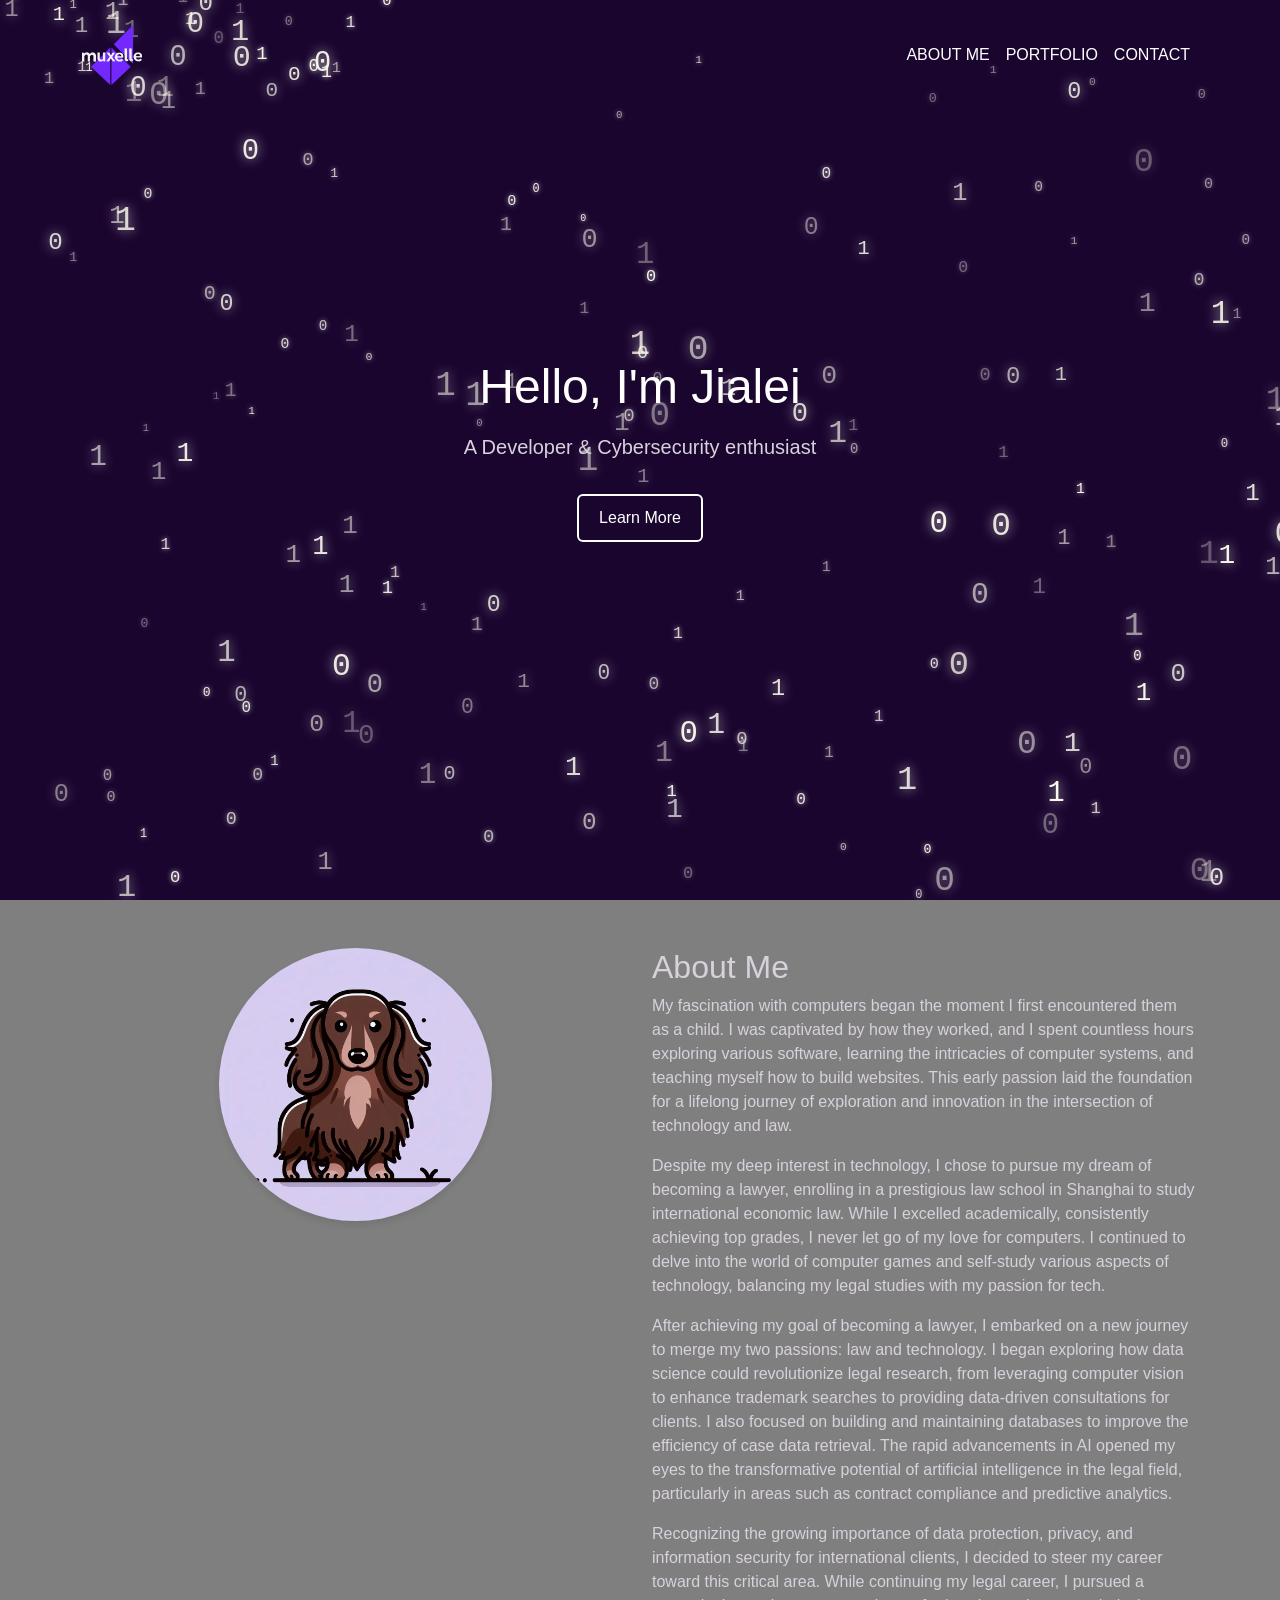
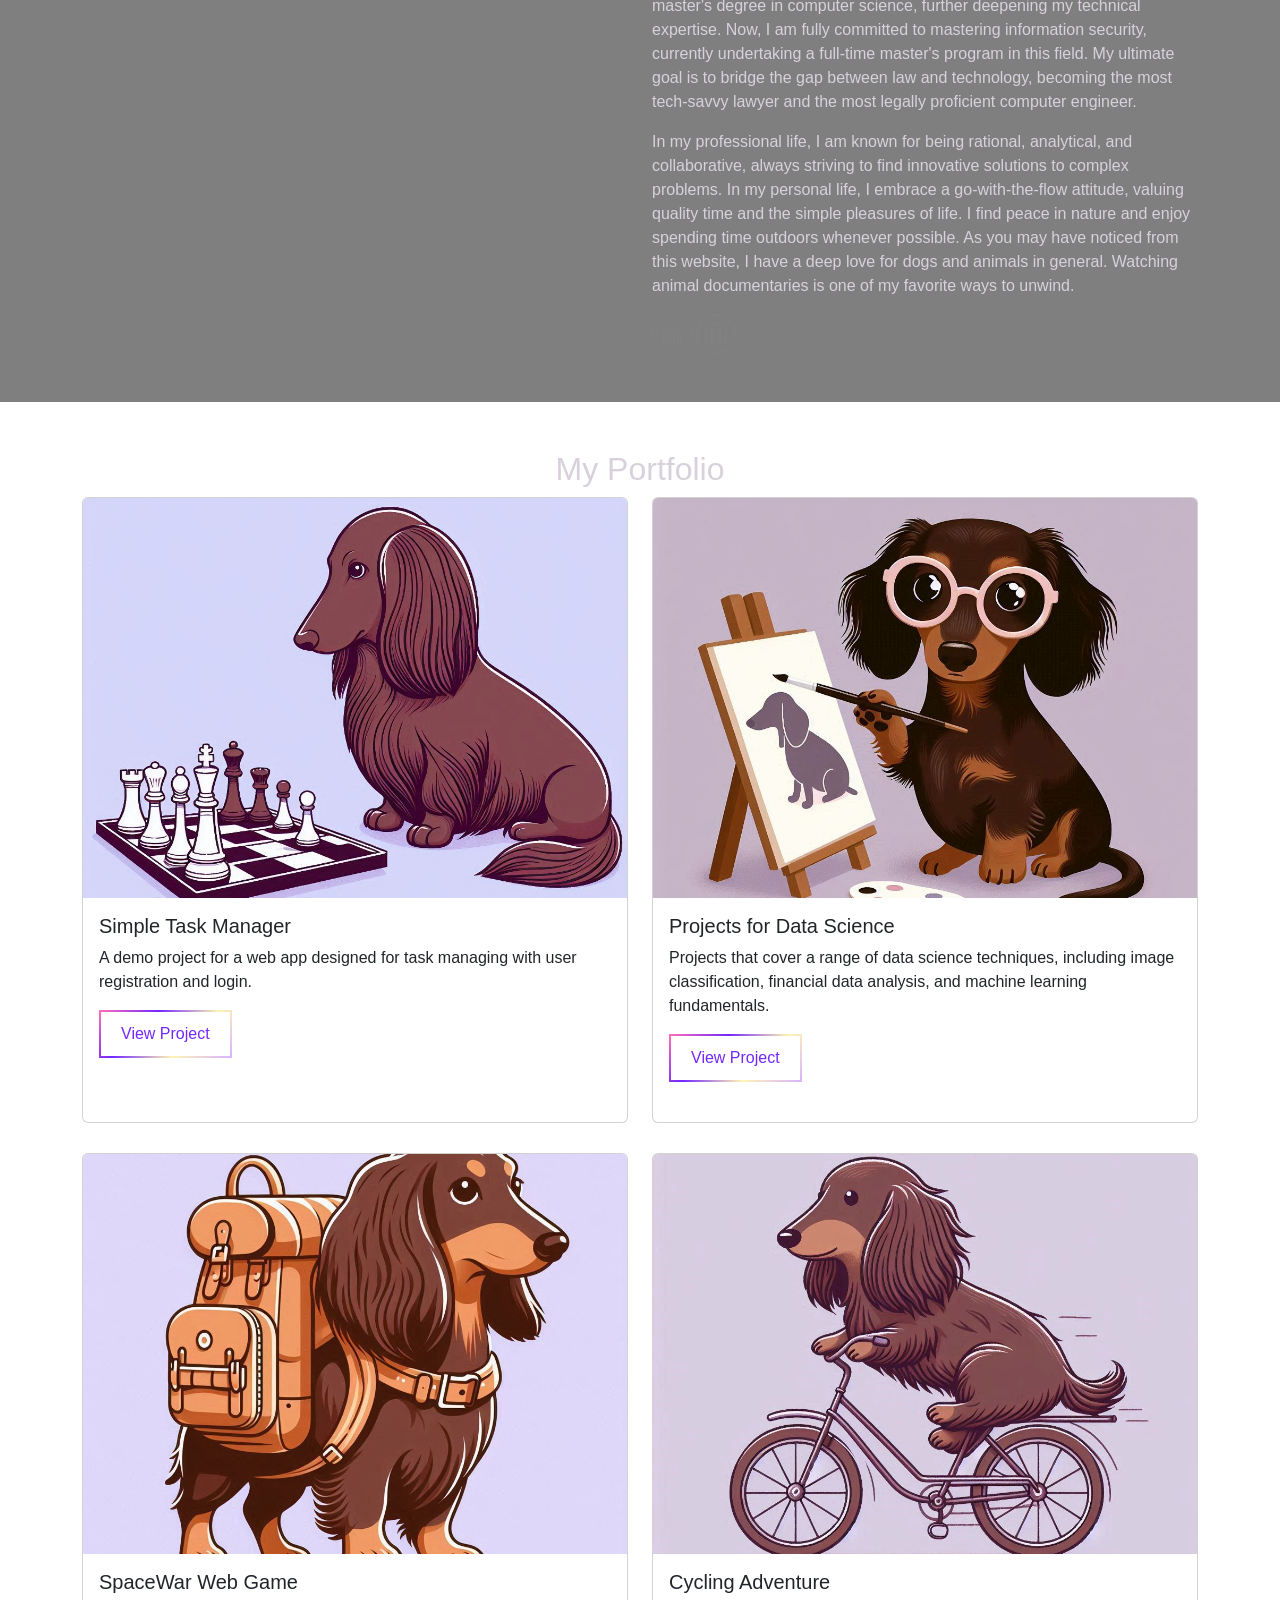
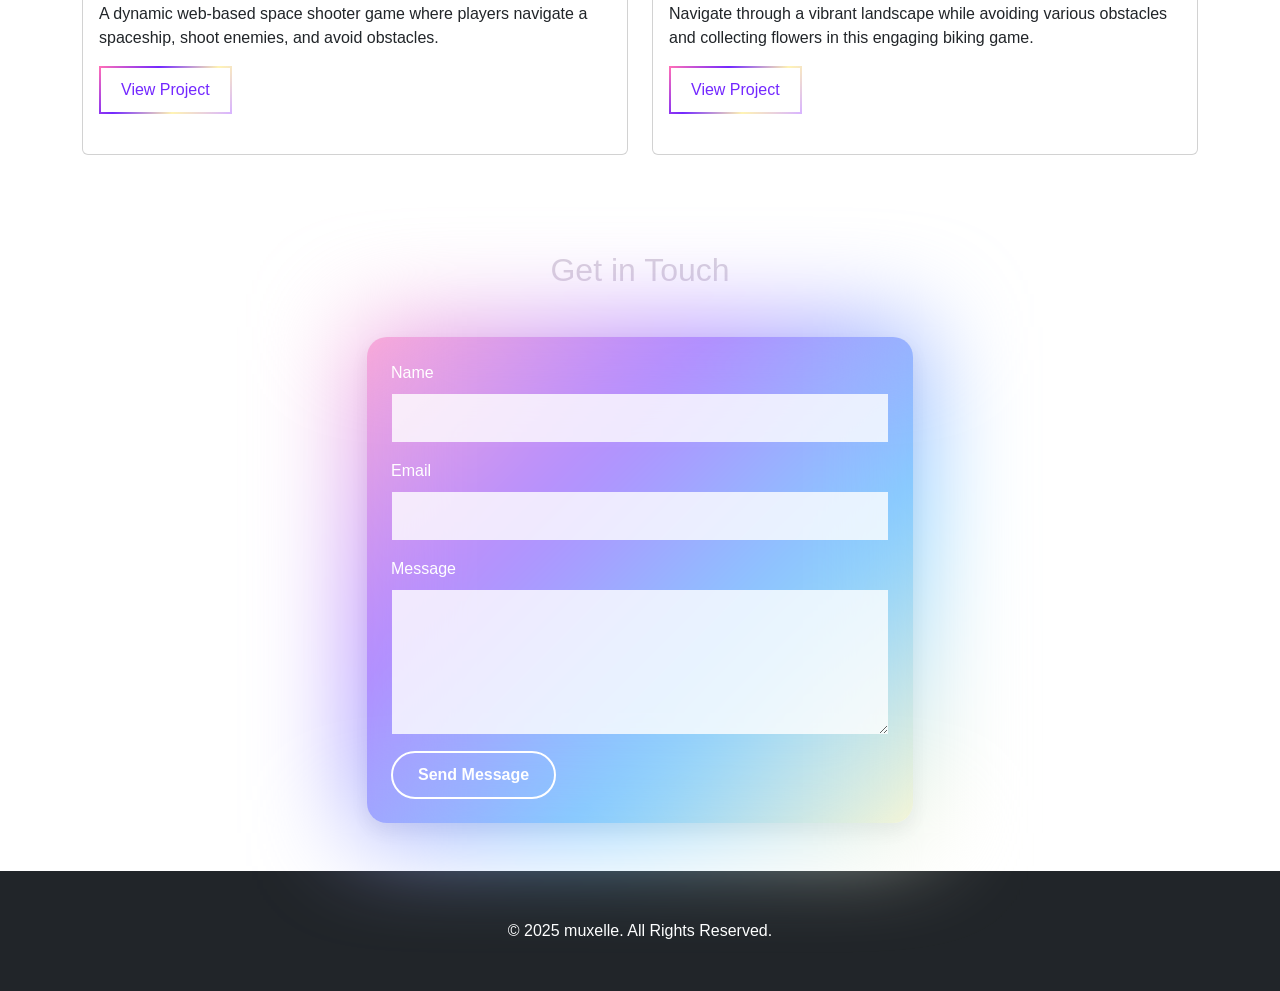
==== commit 6dfe4c41: "update website title" ====
--- a/index.html
+++ b/index.html
@@ -4,7 +4,7 @@
     <meta charset="UTF-8">
     <meta name="viewport" content="width=device-width, initial-scale=1.0">
     <meta name="description" content="A personal website showcasing my portfolio and skills.">
-    <title>Jialei's Portfolio | Developer & Cybersecurity Engineer | NebulaVibe</title>
+    <title>Jialei's Portfolio | Developer & Cybersecurity Engineer | muxelle</title>
     <link href="https://cdn.jsdelivr.net/npm/bootstrap@5.3.0/dist/css/bootstrap.min.css" rel="stylesheet">
     <link rel="stylesheet" href="css/styles.css">
 </head>
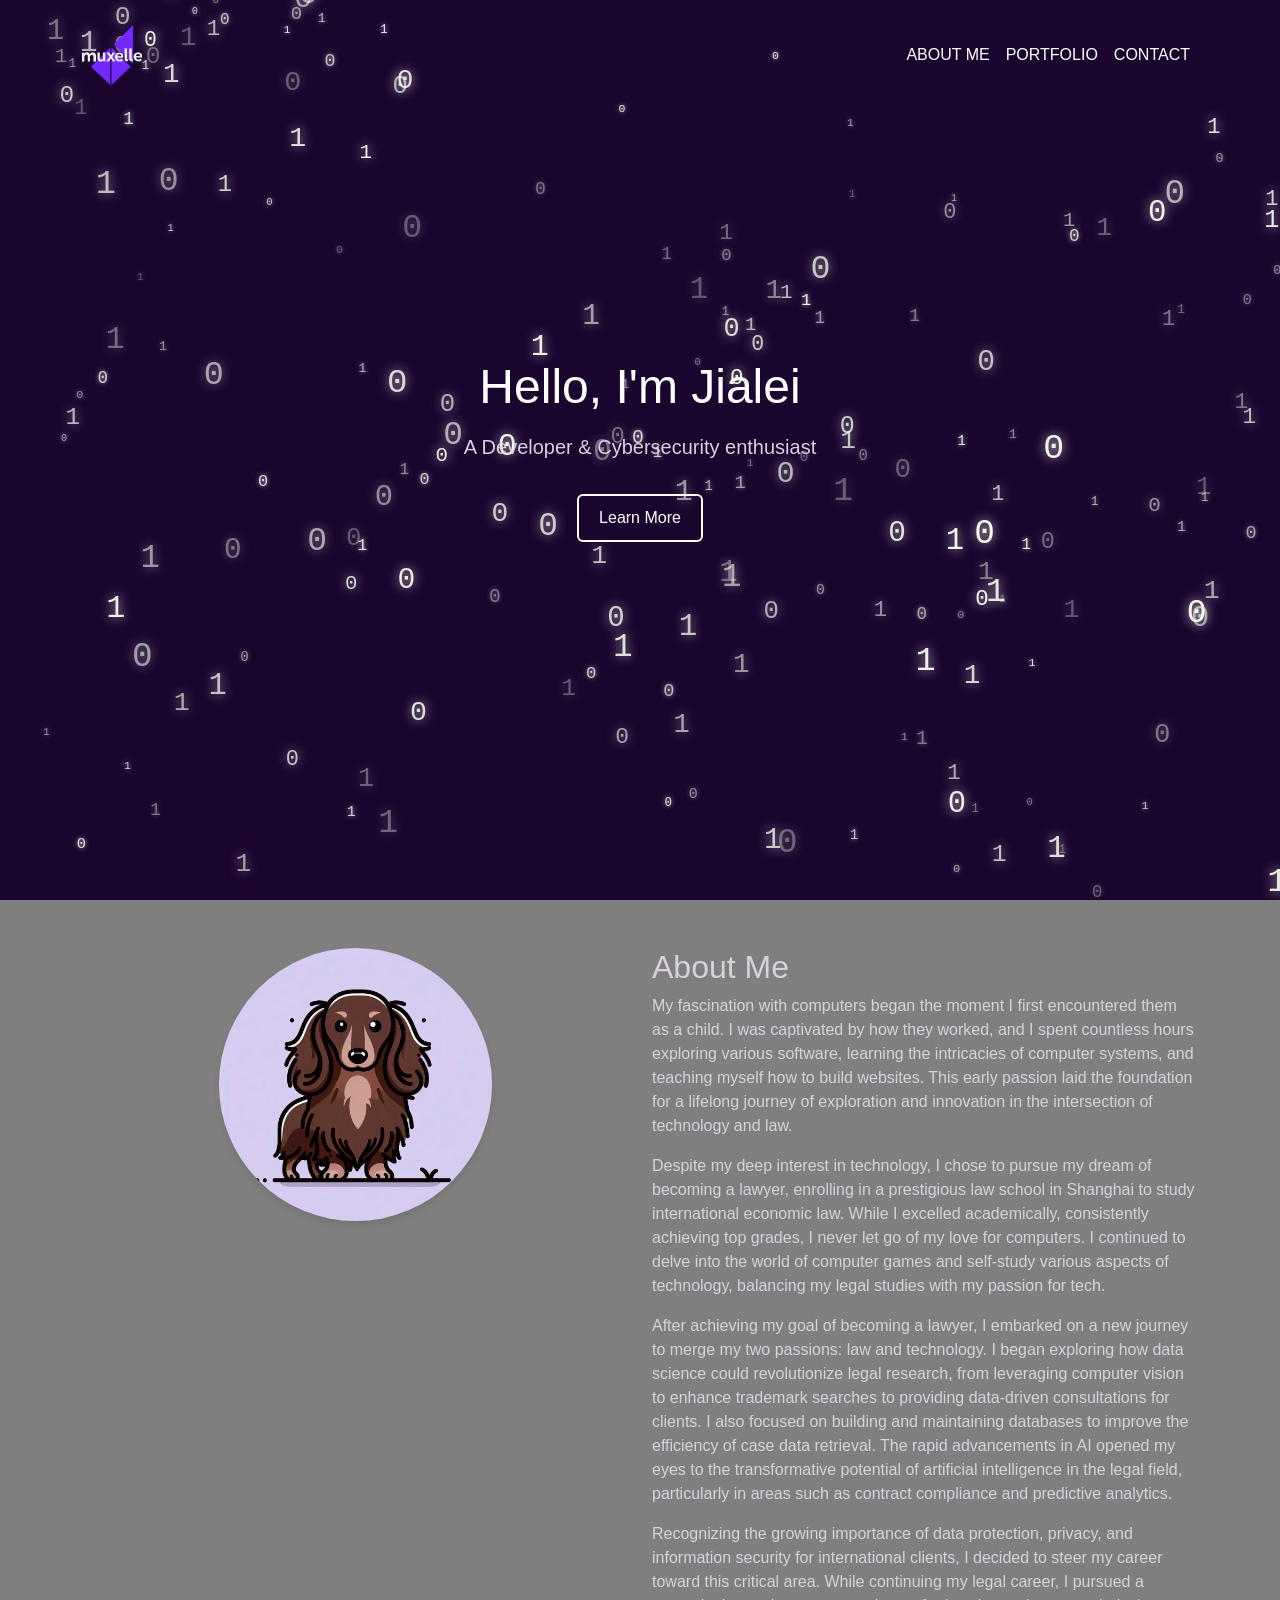
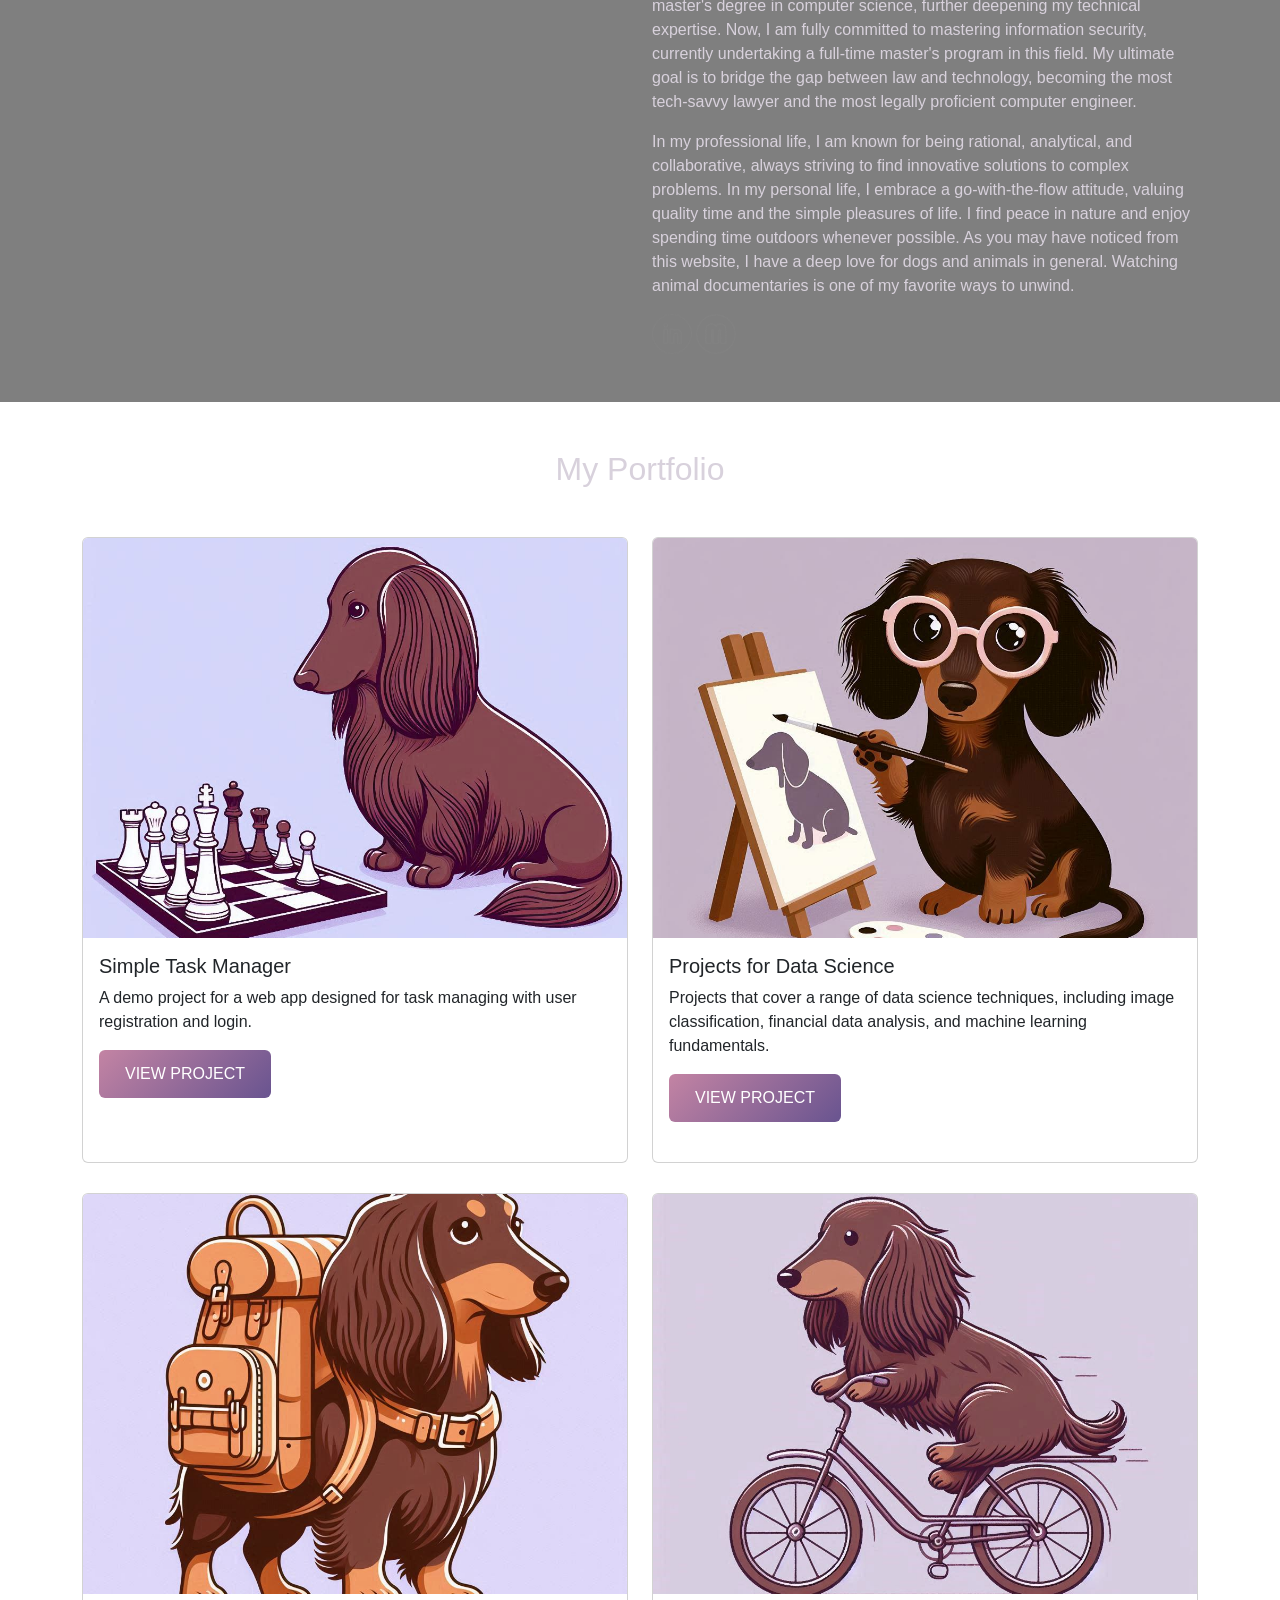
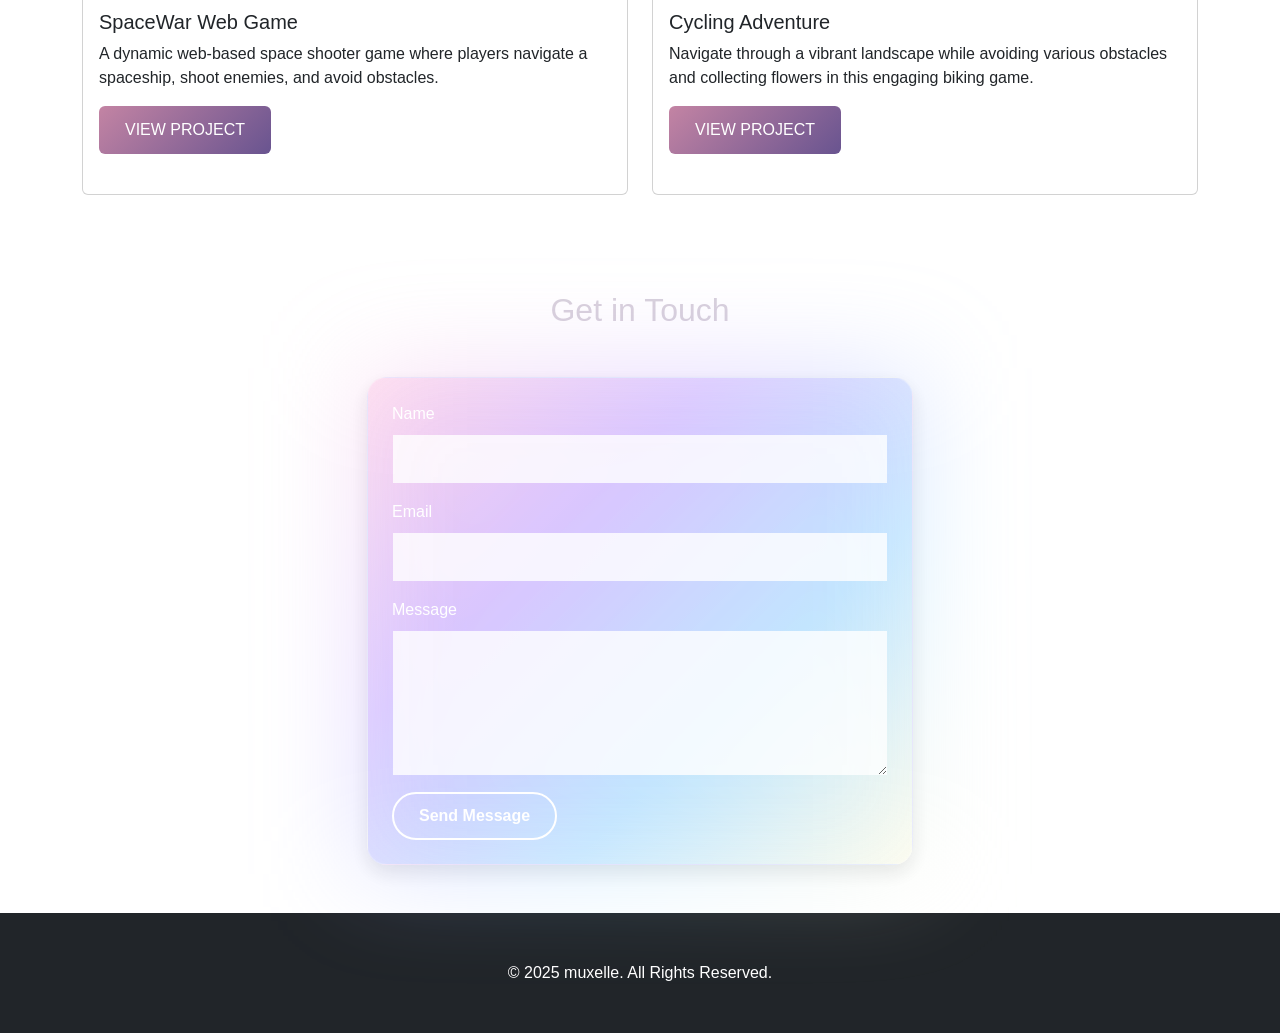
==== commit cd1c1b91: "updated project button and contact card design" ====
--- a/index.html
+++ b/index.html
@@ -102,7 +102,7 @@
 <!-- Portfolio Section -->
 <section id="portfolio" class="portfolio-section py-5">
     <div class="container">
-        <h2 class="text-center">My Portfolio</h2>
+        <h2 class="text-center mb-5">My Portfolio</h2>
         <div class="row">
             <div class="col-md-6">
                 <div class="card mb-4">
--- a/css/styles.css
+++ b/css/styles.css
@@ -196,24 +196,44 @@
 }
 /* Other Buttons with Transparent Background and Radiant Gradient Frame */
 .portfolio-section .btn-primary,
+/* Style 1: Radiant Gradient button */
 .contact-section .btn-primary {
-    background-color: transparent;
-    border: 2px solid;
-    border-image-slice: 1;
-    border-width: 2px;
-    border-image-source: linear-gradient(135deg, #ff6eb7, #7328ff, #fff4b4, #d8b4ff); /* Radiant gradient border */
-    color: #7328ff; /* Default to radiant pink */
-    padding: 10px 20px;
-    font-size: 1rem;
-    transition: background-color 0.3s ease, color 0.3s ease;
+    background: linear-gradient(135deg, #bd779ae7,
+        #4a3179d4,
+        #325d79df,
+        #c8bf87e7);
+    color: #fff;
+    border: none;
+    /* border-radius: 30px; */
+    padding: 12px 26px;
+    font-weight: 300;
+    text-transform: uppercase;
+    background-size: 300% 300%;
+    animation: gradient-move 6s ease infinite;
+    transition: transform 0.2s ease;
 }
 
 .portfolio-section .btn-primary:hover,
 .contact-section .btn-primary:hover {
-    background-color: #d8b4ff; /* Radiant pink background on hover */
-    color: white;
-}
-
+    filter: brightness(1.2);
+        /* darkens background */
+    text-shadow: 0 0 5px rgba(255, 255, 255, 0.9),
+        0 0 10px rgba(255, 255, 255, 0.7);
+}
+
+@keyframes gradient-move {
+    0% {
+        background-position: 0% 50%;
+    }
+
+    50% {
+        background-position: 100% 50%;
+    }
+
+    100% {
+        background-position: 0% 50%;
+    }
+}
 
 /* About Section */
 .about-section {
@@ -281,13 +301,35 @@
 }
 
 .contact-card {
-    background: linear-gradient(135deg, #ffadd6, #b48bff, #84ceffff, #fff9d4);
+    /* Semi-transparent gradient with alpha channel */
+    background: linear-gradient(135deg,
+            rgba(255, 173, 214, 0.3),
+            /* pink */
+            rgba(180, 139, 255, 0.3),
+            /* purple */
+            rgba(132, 206, 255, 0.3),
+            /* blue */
+            rgba(255, 249, 212, 0.3)
+            /* yellow */
+        );
+
     border-radius: 20px;
-    box-shadow: 0 8px 20px rgba(0, 0, 0, 0.1);
     padding: 100px;
     color: white;
     position: relative;
     z-index: 1;
+
+    /* Frosted glass effect */
+    backdrop-filter: blur(12px);
+    -webkit-backdrop-filter: blur(12px);
+    /* Safari */
+
+    /* Glow */
+    box-shadow: 0 8px 20px rgba(0, 0, 0, 0.1);
+    /* purple glow */
+
+    /* Optional border for glass edges */
+    border: 1px solid rgba(255, 255, 255, 0.3);
 }
 
 .contact-card:before {
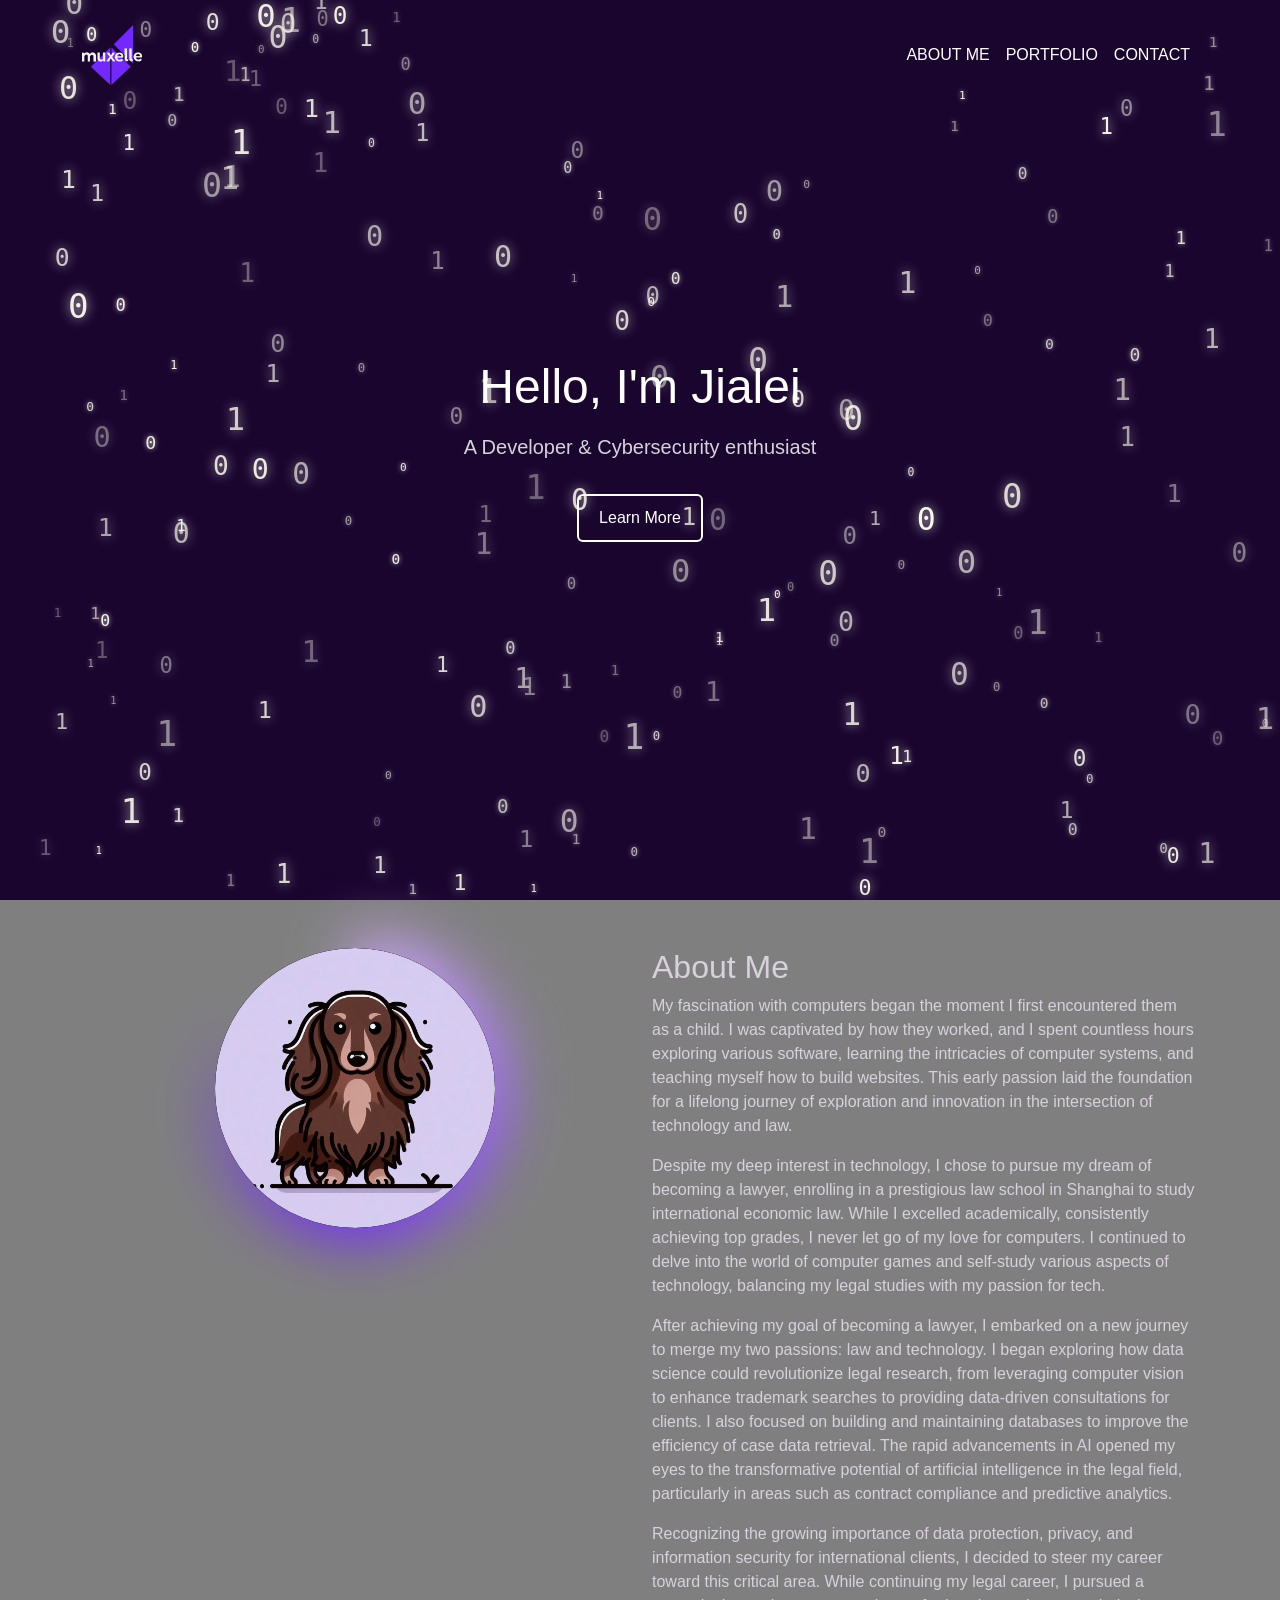
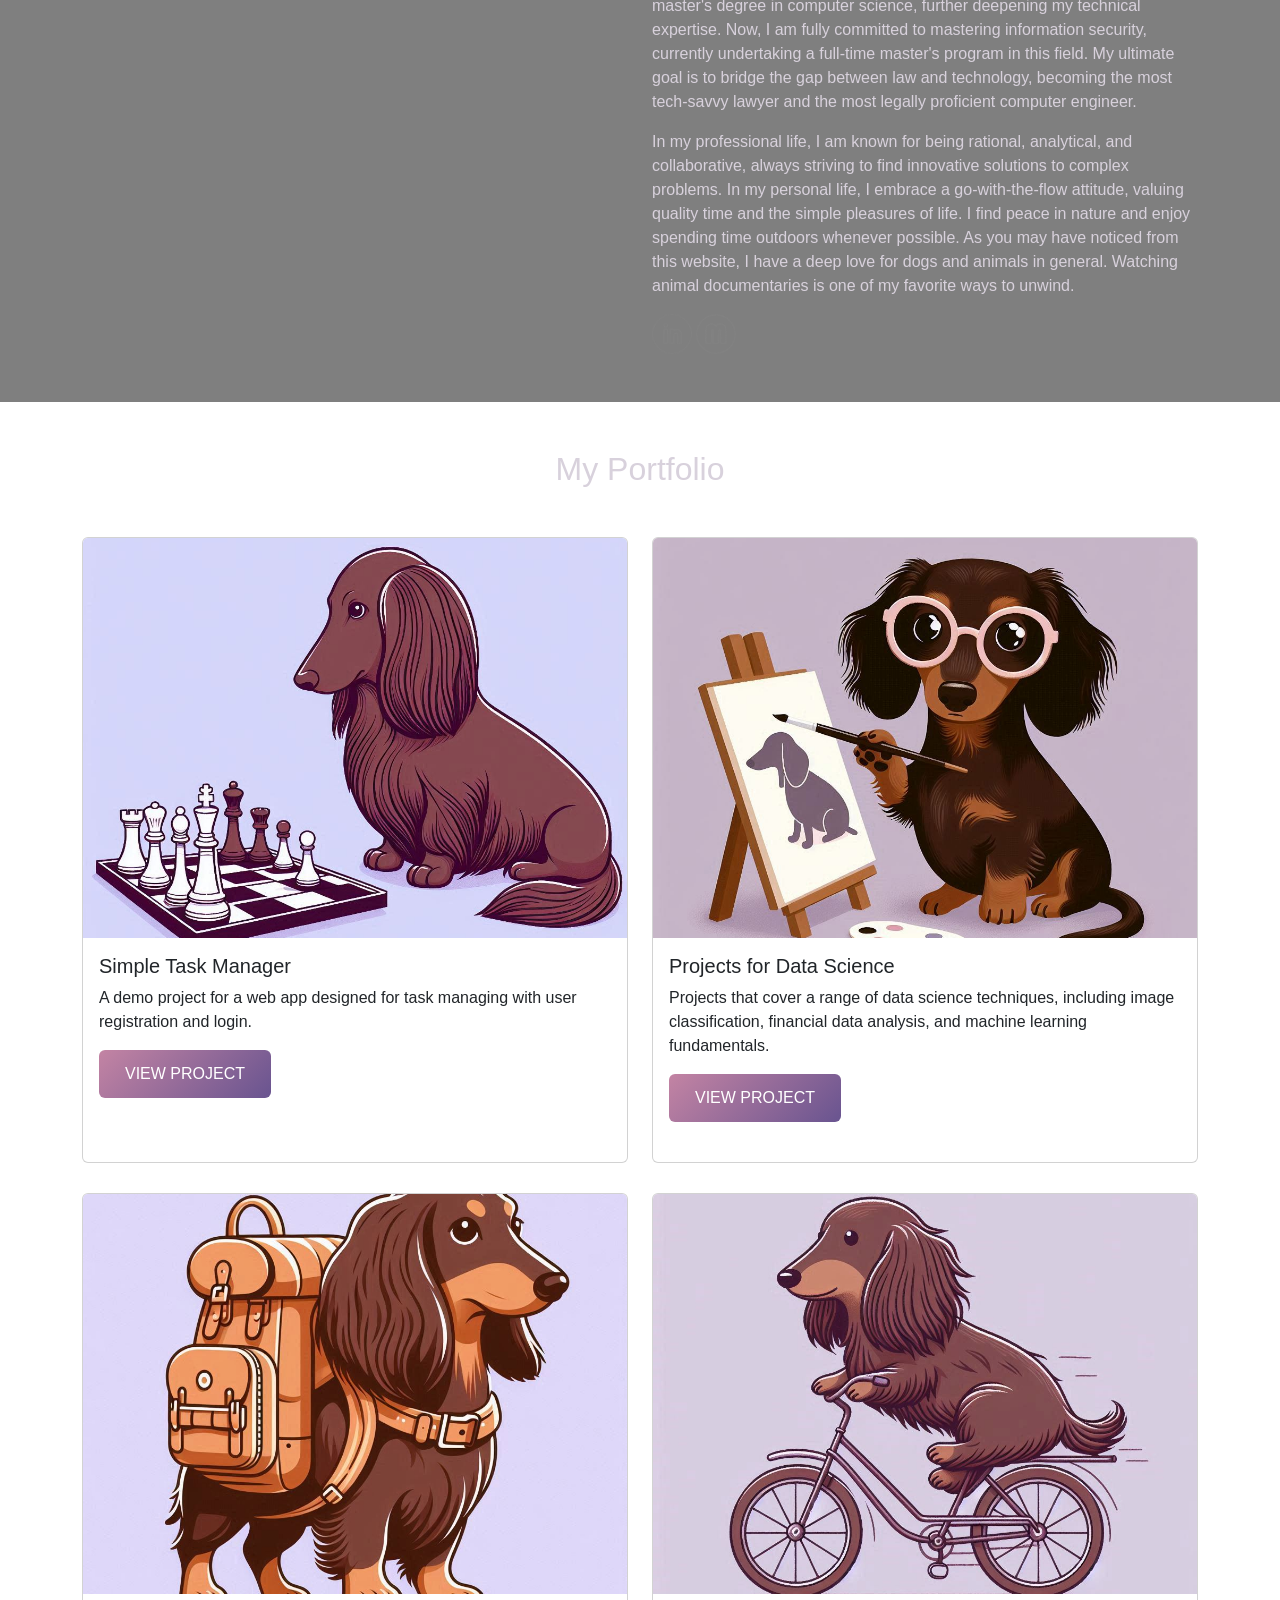
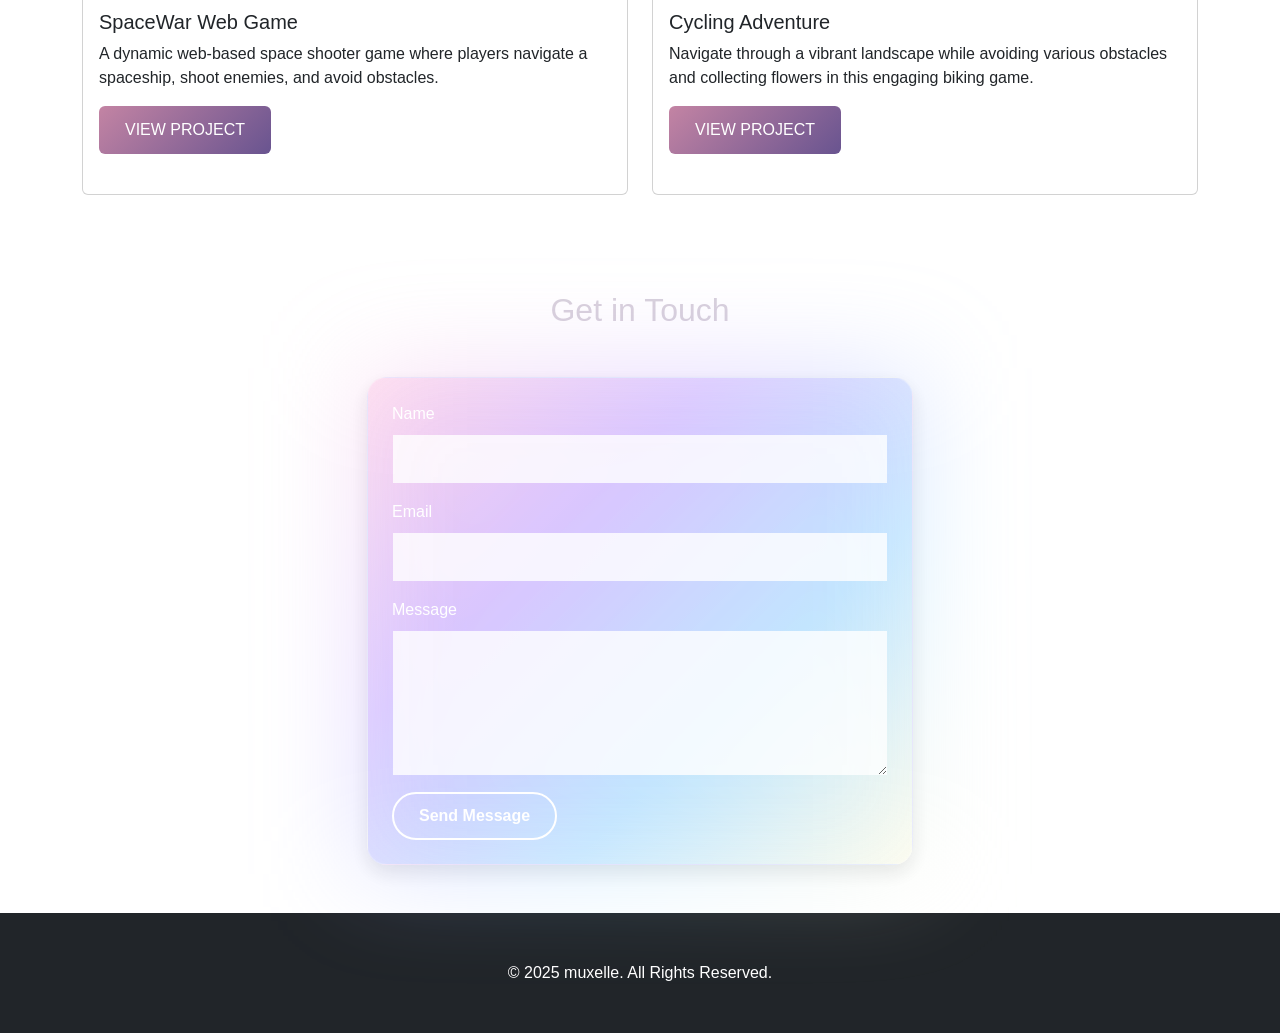
==== commit 2c67a599: "add animation to the profile pic" ====
--- a/index.html
+++ b/index.html
@@ -51,10 +51,19 @@
     <!-- About Me Section -->
     <section id="about" class="about-section py-5">
         <div class="container">
-            <div class="row">
-                <div class="col-lg-6 text-center">
-                    <img src="AboutMe.jpg" alt="Your Image" class="img-fluid about-img rounded-circle mb-4">
-                </div>
+            <div class="row align-items-start text-center text-lg-start">
+                <div class="col-lg-6 d-flex justify-content-center justify-content-lg-start">
+                    <div class="profile-wrapper">
+                        <div class="profile-ring"></div> <!-- glowing rotating ring -->
+                        <div class="profile-frame">
+                            <img src="profile1.jpg" alt="Profile" class="profile-pic front">
+                            <img src="profile2.jpg" alt="Profile Hover" class="profile-pic back">
+                        </div>
+                    </div>
+
+                </div>
+
+
                 <div class="col-lg-6">
                     <h2>About Me</h2>
                     <p>My fascination with computers began the moment I first encountered them as a child. I was captivated by how they worked, and 
--- a/css/styles.css
+++ b/css/styles.css
@@ -252,12 +252,115 @@
 }
 
 
-.about-section .about-img {
-    width: 50%; /* Ensure the image takes up the full width of its container */
-    max-width: 100%; /* Prevent the image from exceeding the container's width */
-    height: auto; /* Maintain aspect ratio */
-    border-radius: 15px; /* Optional: Add rounded corners for a softer look */
-    box-shadow: 0 4px 8px rgba(0, 0, 0, 0.1); /* Optional: Add a subtle shadow for depth */
+.about-section /* Profile Frame wrapper */
+.profile-wrapper {
+    position: relative;
+    width: 280px;
+    height: 280px;
+    margin: auto;
+    display: flex;
+    align-items: center;
+    justify-content: center;
+}
+
+/* Outer neon ring */
+.profile-ring {
+    position: absolute;
+    top: -12px;
+    left: -12px;
+    right: -12px;
+    bottom: -12px;
+    border-radius: 50%;
+    padding: 1px;
+    /* thickness of the ring */
+    background: conic-gradient(from 0deg,
+            #d8b4ff 0deg,
+            #7328ff 180deg,
+            transparent 300deg,
+            transparent 360deg);
+    animation: rotate-ring 6s linear infinite;
+    filter: blur(30px);
+    /* softer glow around arc */
+    z-index: 1;
+}
+
+@keyframes rotate-ring {
+    from {
+        transform: rotate(360deg);
+    }
+
+    to {
+        transform: rotate(0deg);
+    }
+}
+
+/* Profile frame (clips image only) */
+.profile-frame {
+    position: relative;
+    width: 100%;
+    height: 100%;
+    border-radius: 50%;
+    overflow: hidden;
+    background: #111;
+    /* fallback background */
+    z-index: 2;
+}
+
+/* Profile pics */
+.profile-pic {
+    width: 100%;
+    height: 100%;
+    border-radius: 50%;
+    object-fit: cover;
+    position: absolute;
+    top: 0;
+    left: 0;
+    transition: opacity 1.2s ease, filter 1.2s ease, transform 1.2s ease;
+}
+
+/* Front image (default) */
+.profile-pic.front {
+    opacity: 1;
+    z-index: 2;
+}
+
+/* Back image (hidden initially) */
+.profile-pic.back {
+    opacity: 0;
+    z-index: 1;
+}
+
+/* Hover transitions */
+.profile-frame:hover .front {
+    opacity: 0;
+    transform: scale(1.05);
+    filter: blur(6px) brightness(0.6);
+}
+
+.profile-frame:hover .back {
+    opacity: 1;
+    filter: drop-shadow(0 0 10px #00f0ff) drop-shadow(0 0 25px #7328ff);
+}
+
+/* Optional glowing binary aura */
+.profile-frame::after {
+    content: "";
+    position: absolute;
+    inset: 0;
+    border-radius: 50%;
+    background: repeating-linear-gradient(to bottom,
+            rgba(0, 255, 128, 0.1) 0px,
+            rgba(0, 255, 128, 0.1) 2px,
+            transparent 2px,
+            transparent 4px);
+    opacity: 0;
+    pointer-events: none;
+    z-index: 3;
+    transition: opacity 0.8s ease;
+}
+
+.profile-frame:hover::after {
+    opacity: 0.3;
 }
 
 
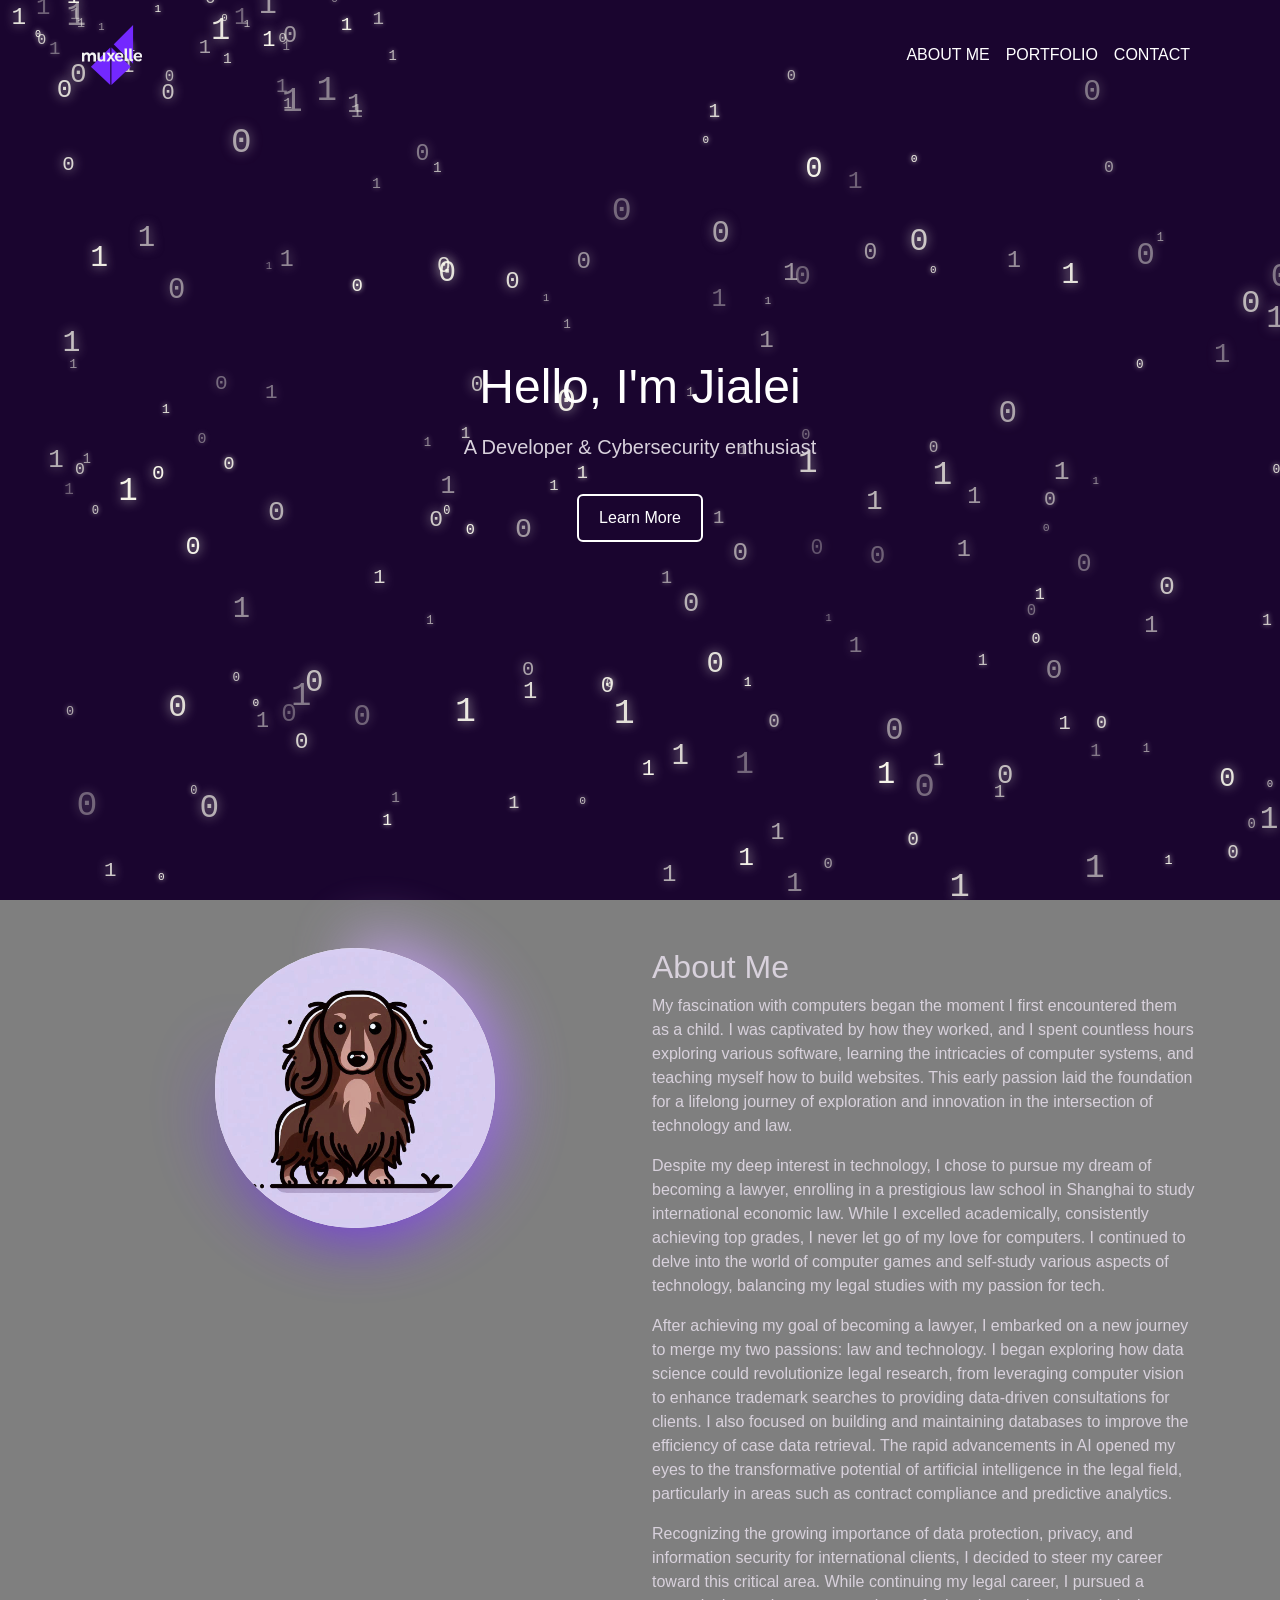
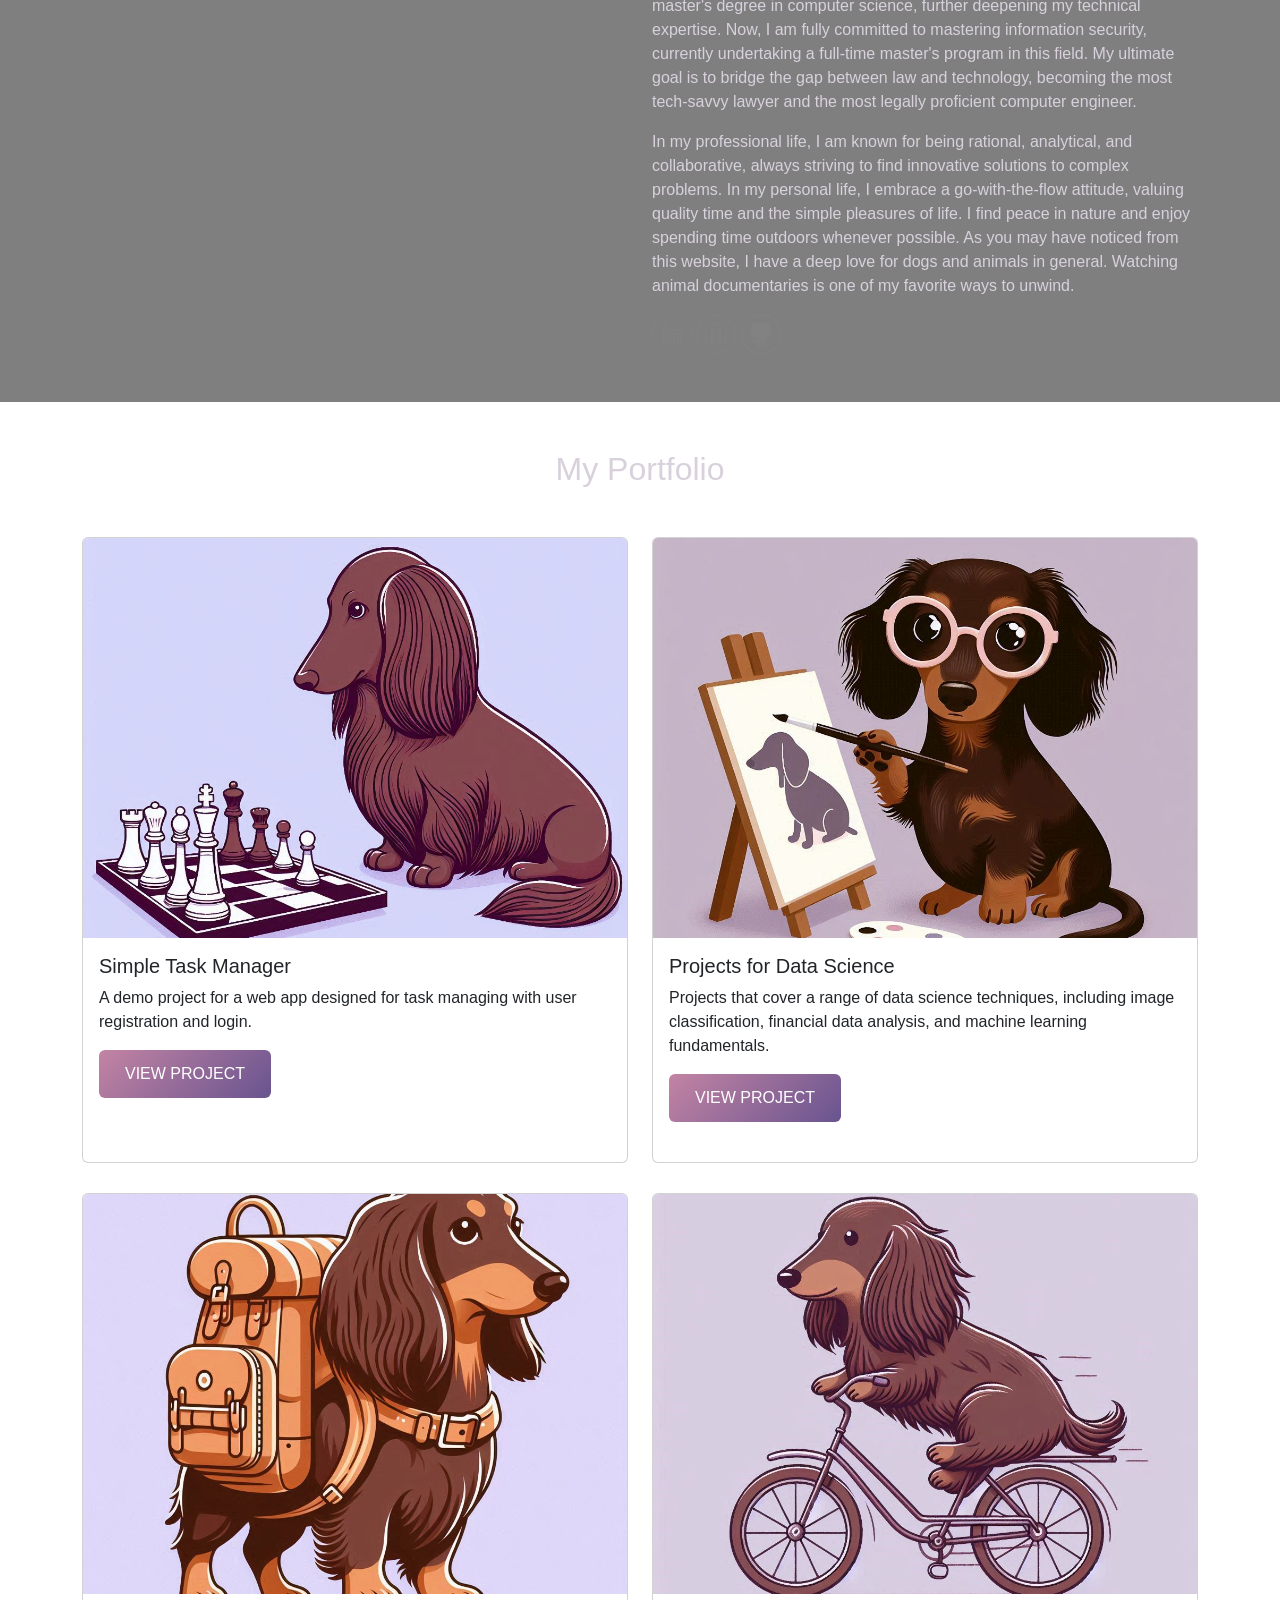
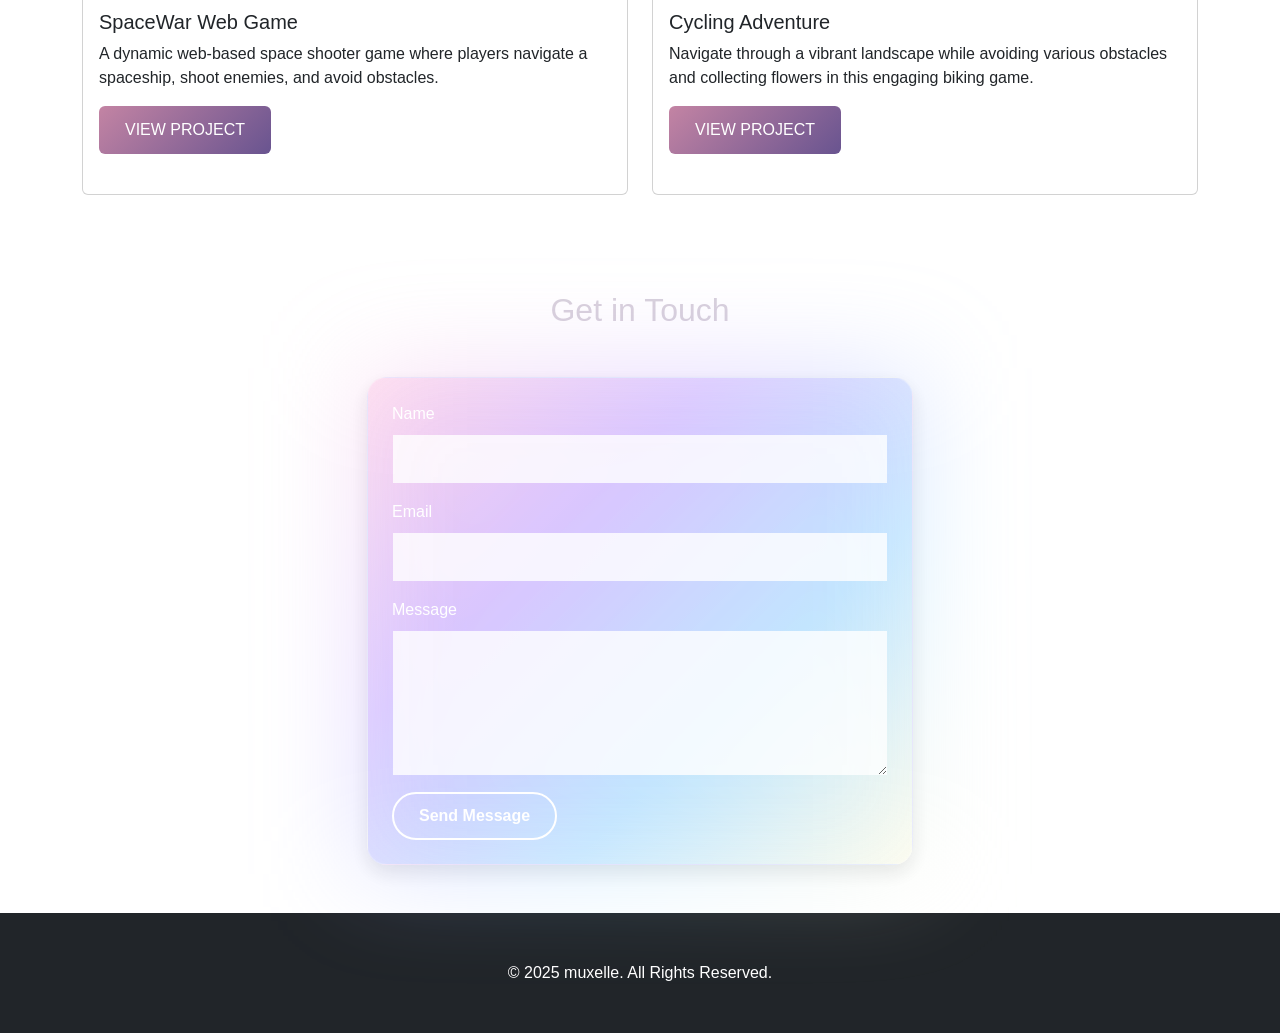
==== commit 115b836f: "add github logo and link" ====
--- a/index.html
+++ b/index.html
@@ -100,6 +100,9 @@
                     </a>
                     <a href="https://medium.com/@q.jialei" target="_blank" class="linkedin-logo">
                         <img src="Mediumlogo.png" alt="Medium" style="width: 40px; height: 40px;">
+                    </a>
+                    <a href="https://github.com/muxueya" target="_blank" class="linkedin-logo">
+                        <img src="githublogo.png" alt="GitHub" style="width: 40px; height: 40px;">
                     </a>
                 </div>
             </div>
--- a/css/styles.css
+++ b/css/styles.css
@@ -1,4 +1,10 @@
-/* Custom Styles */
+/* Add spacing under the profile picture on mobile */
+@media (max-width: 767px) {
+    .profile-frame {
+        margin-bottom: 30px;
+        /* adjust as needed */
+    }
+}
 
 /* General Styles */
 body {
@@ -281,7 +287,8 @@
     animation: rotate-ring 6s linear infinite;
     filter: blur(30px);
     /* softer glow around arc */
-    z-index: 1;
+    z-index: -1;
+    opacity: 0.8;
 }
 
 @keyframes rotate-ring {
@@ -300,8 +307,8 @@
     width: 100%;
     height: 100%;
     border-radius: 50%;
-    overflow: hidden;
-    background: #111;
+    overflow: visible;
+    background: #ffffffff;
     /* fallback background */
     z-index: 2;
 }
@@ -339,7 +346,7 @@
 
 .profile-frame:hover .back {
     opacity: 1;
-    filter: drop-shadow(0 0 10px #00f0ff) drop-shadow(0 0 25px #7328ff);
+    filter: drop-shadow(0 0 10px #cefdffff) drop-shadow(0 0 25px #bdb499ff);
 }
 
 /* Optional glowing binary aura */
